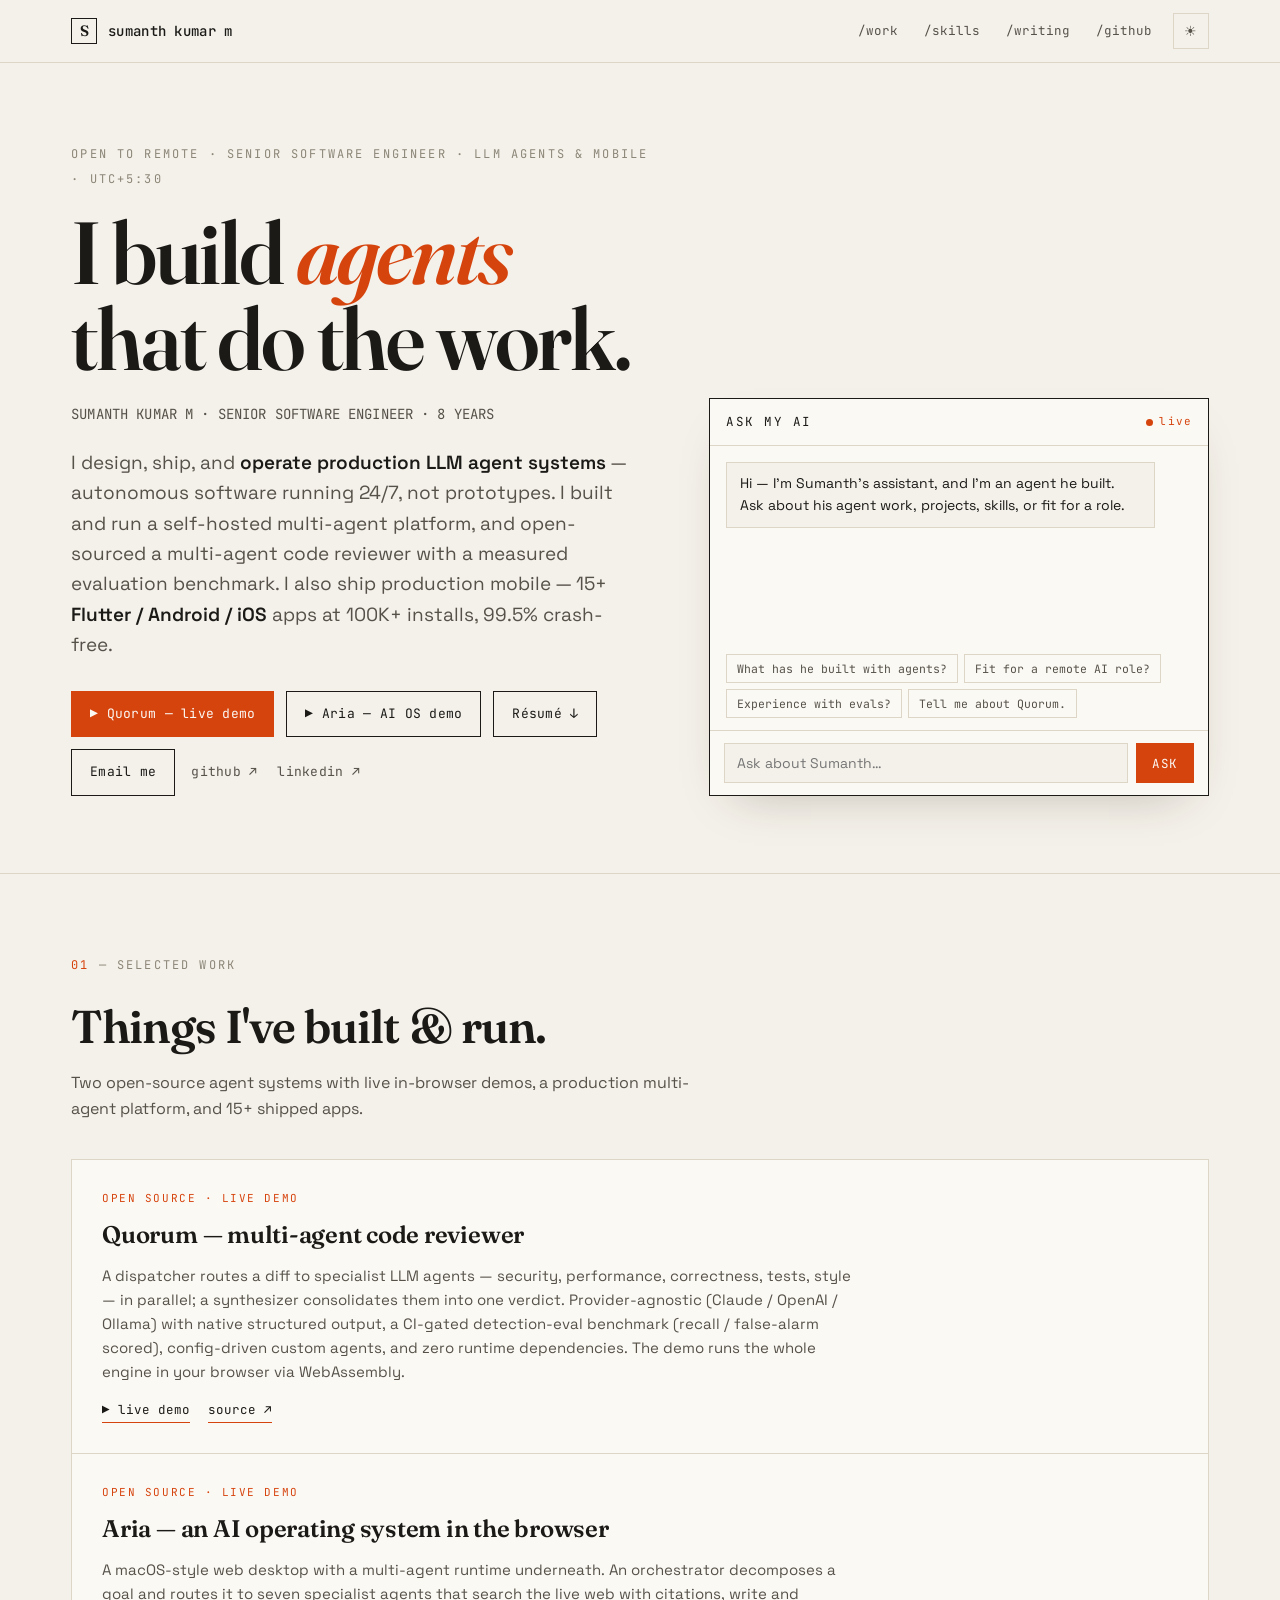
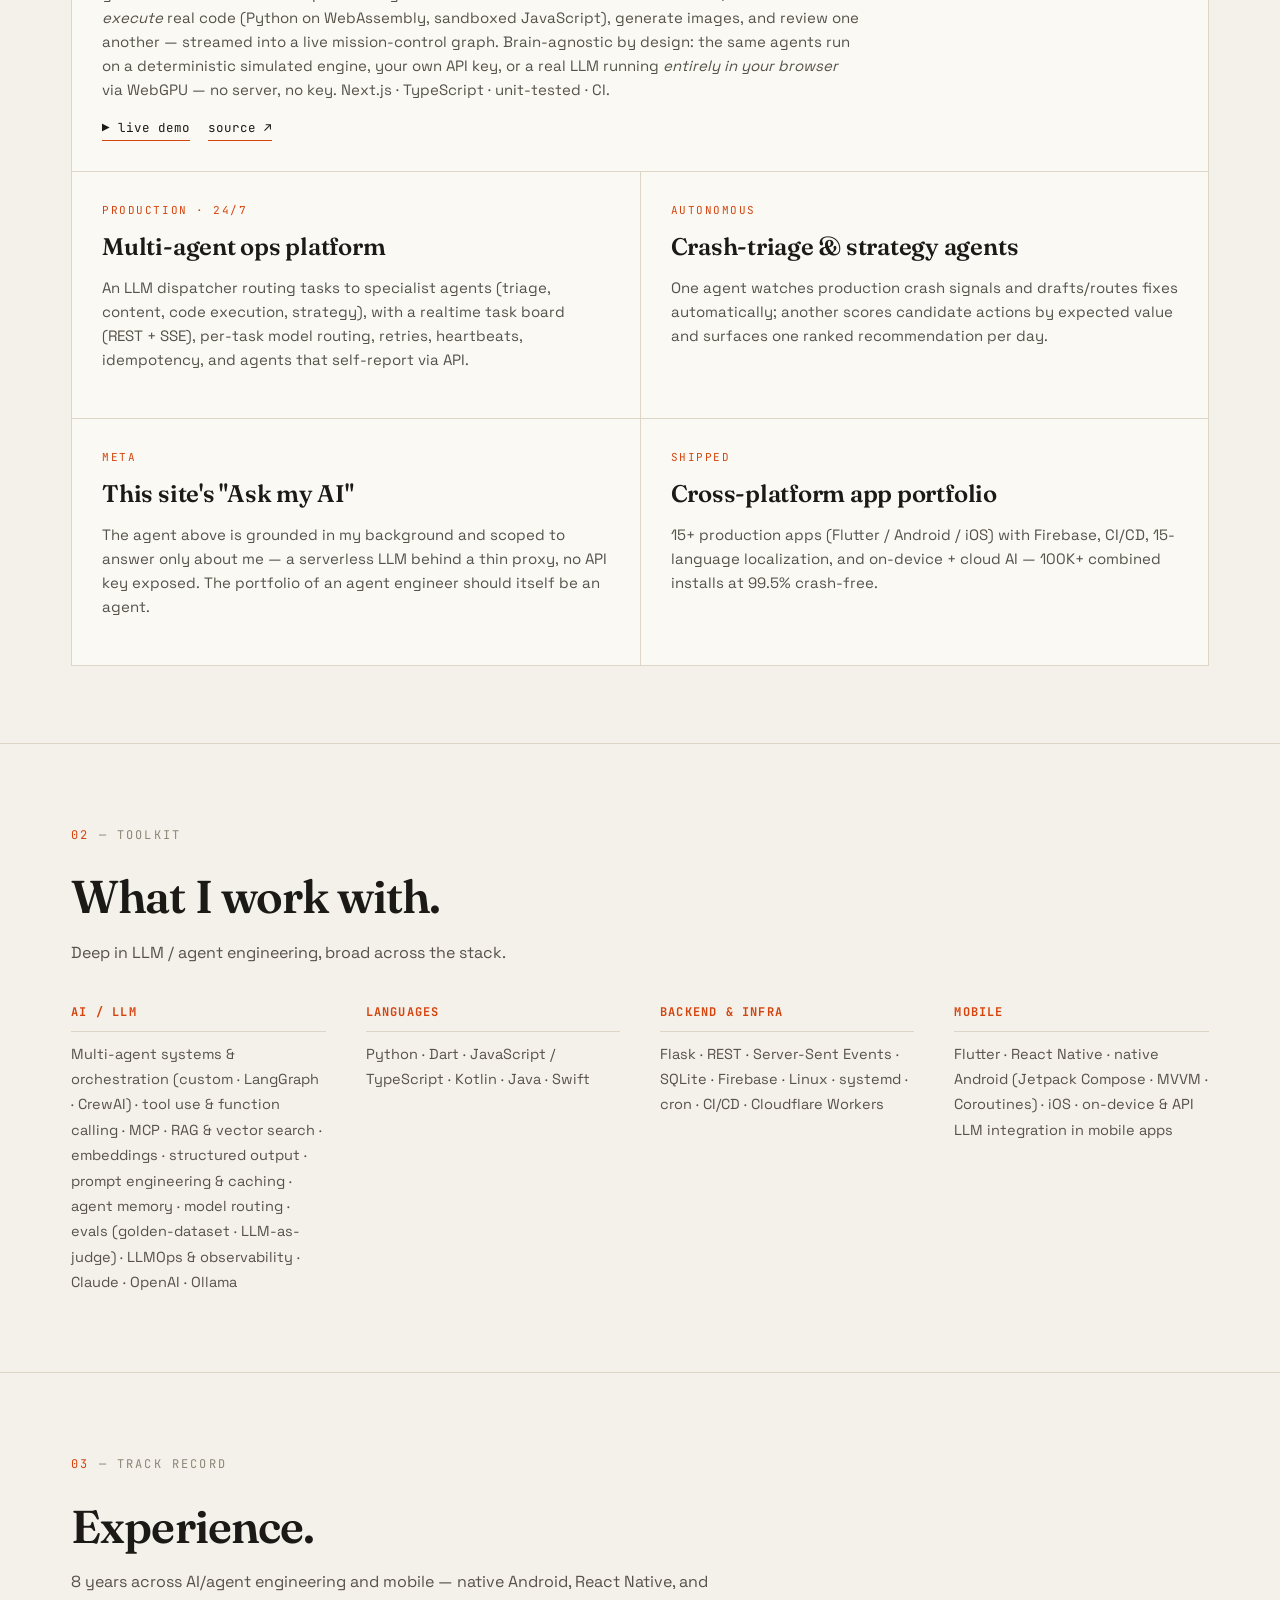
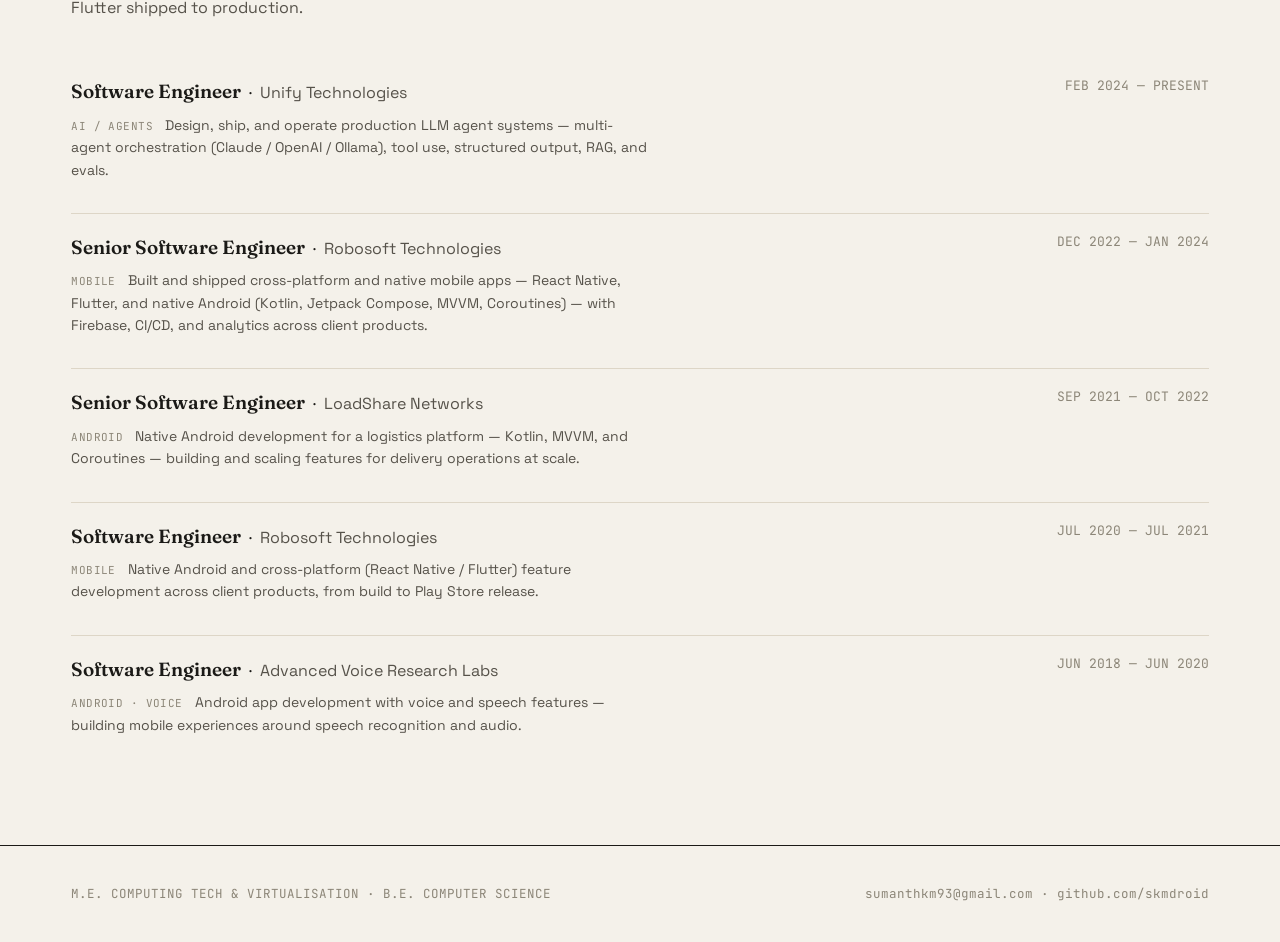
==== index.html @ 3f95d4dd "Reposition: lead as Senior Software Engineer (LLM-agent systems & mobile) Rebalance every surface fr" ====
<!DOCTYPE html>
<html lang="en" data-theme="light">
<head>
<meta charset="utf-8" />
<meta name="viewport" content="width=device-width, initial-scale=1" />
<title>Sumanth Kumar M — Senior Software Engineer · LLM Agents &amp; Mobile</title>
<meta name="description" content="Sumanth Kumar M — Senior Software Engineer, 8 years. I design, ship, and operate production LLM-agent systems and cross-platform mobile apps (Flutter / Android / iOS). Open to remote." />
<meta property="og:title" content="Sumanth Kumar M — Senior Software Engineer · LLM Agents &amp; Mobile" />
<meta property="og:description" content="Senior Software Engineer, 8 years. I design, ship, and operate production LLM-agent systems and cross-platform mobile apps — software that runs 24/7, not prototypes." />
<meta property="og:type" content="website" />
<meta property="og:url" content="https://sumanthkm.com/" />
<meta property="og:image" content="https://sumanthkm.com/og.png" />
<meta property="og:image:width" content="1200" />
<meta property="og:image:height" content="630" />
<link rel="canonical" href="https://sumanthkm.com/" />
<meta name="author" content="Sumanth Kumar M" />
<meta name="keywords" content="Senior Software Engineer, Flutter developer, mobile engineer, Android, React Native, LLM agent engineer, multi-agent systems, RAG, MCP, evals, LLMOps, Python, remote, Sumanth Kumar" />
<meta name="twitter:card" content="summary_large_image" />
<meta name="twitter:image" content="https://sumanthkm.com/og.png" />
<meta name="twitter:title" content="Sumanth Kumar M — Senior Software Engineer · LLM Agents &amp; Mobile" />
<meta name="twitter:description" content="Senior Software Engineer, 8 years. I design, ship, and operate production LLM-agent systems and cross-platform mobile apps — software that runs 24/7, not prototypes." />
<script type="application/ld+json">
{
  "@context": "https://schema.org",
  "@type": "Person",
  "name": "Sumanth Kumar M",
  "alternateName": "sumanthkm",
  "jobTitle": "Senior Software Engineer",
  "url": "https://sumanthkm.com",
  "email": "mailto:sumanthkm93@gmail.com",
  "description": "Senior Software Engineer with 8 years of experience. Designs, ships, and operates production LLM-agent systems and cross-platform mobile apps (Flutter / Android / iOS).",
  "knowsAbout": ["Multi-agent systems", "Agent orchestration", "Large Language Models", "AI agents", "Tool use", "Model Context Protocol", "Retrieval-Augmented Generation", "Vector search", "Prompt engineering", "LLM evaluation", "LLMOps", "Python", "Flutter", "React Native", "Android"],
  "sameAs": ["https://github.com/skmdroid", "https://linkedin.com/in/sumanthkm"],
  "alumniOf": { "@type": "CollegeOrUniversity", "name": "Manipal School of Information Sciences" }
}
</script>
<link rel="preconnect" href="https://fonts.googleapis.com" />
<link rel="preconnect" href="https://fonts.gstatic.com" crossorigin />
<link href="https://fonts.googleapis.com/css2?family=Fraunces:opsz,wght@9..144,400;9..144,500;9..144,600;9..144,700&family=JetBrains+Mono:wght@400;500&family=Space+Grotesk:wght@400;500;600;700&display=swap" rel="stylesheet" />
<style>
  :root{
    --display:"Fraunces",Georgia,"Times New Roman",serif;
    --sans:"Space Grotesk",system-ui,-apple-system,sans-serif;
    --mono:"JetBrains Mono",ui-monospace,SFMono-Regular,Menlo,monospace;
    --maxw:1240px;
  }
  [data-theme="light"]{
    --paper:#f4f1ea; --card:#fbf9f4; --ink:#1b1a17; --ink-2:#56524a; --ink-3:#8c8678;
    --rule:#ddd6c7; --rule-2:#e7e1d4; --accent:#d6440e; --accent-ink:#fbf9f4; --accent-soft:#f1e3d9;
    --shadow:0 20px 48px -28px rgba(60,40,20,.35);
  }
  [data-theme="dark"]{
    --paper:#15140f; --card:#1c1a14; --ink:#ece8df; --ink-2:#a8a294; --ink-3:#6d685c;
    --rule:#2d2920; --rule-2:#241f18; --accent:#ff6a33; --accent-ink:#15140f; --accent-soft:#2a1a11;
    --shadow:0 20px 48px -28px rgba(0,0,0,.7);
  }
  *{ box-sizing:border-box; }
  html{ scroll-behavior:smooth; }
  body{ margin:0; background:var(--paper); color:var(--ink); font-family:var(--sans);
    font-size:16px; line-height:1.6; -webkit-font-smoothing:antialiased; }
  a{ color:inherit; text-decoration:none; }
  .container{ width:100%; max-width:var(--maxw); margin:0 auto; padding:0 clamp(20px,4vw,52px); }
  .band{ width:100%; padding:clamp(44px,6vw,82px) 0; border-top:1px solid var(--rule); }
  .band:first-of-type{ border-top:0; }
  .eyebrow{ font-family:var(--mono); font-size:12px; letter-spacing:.18em; text-transform:uppercase; color:var(--ink-3); }
  .eyebrow .n{ color:var(--accent); }
  .display{ font-family:var(--display); font-weight:600; letter-spacing:-0.015em; }

  /* nav */
  nav.bar{ position:sticky; top:0; z-index:50; background:color-mix(in srgb,var(--paper) 85%,transparent);
    backdrop-filter:blur(10px); border-bottom:1px solid var(--rule); }
  .bar-in{ display:flex; align-items:center; justify-content:space-between; height:62px; }
  .brand{ display:flex; align-items:center; gap:11px; font-family:var(--mono); font-size:14px; font-weight:500; letter-spacing:.02em; }
  .mark{ width:26px; height:26px; border:1.5px solid var(--ink); display:grid; place-items:center; font-family:var(--display); font-weight:600; font-size:15px; }
  .bar-r{ display:flex; align-items:center; gap:4px; }
  .navlink{ font-family:var(--mono); font-size:12.5px; color:var(--ink-2); padding:8px 11px; }
  .navlink:hover{ color:var(--accent); }
  .iconbtn{ width:36px; height:36px; background:transparent; border:1px solid var(--rule); color:var(--ink-2);
    cursor:pointer; font-size:14px; margin-left:6px; }
  .iconbtn:hover{ color:var(--ink); border-color:var(--ink); }

  /* hero */
  .hero-grid{ display:grid; grid-template-columns:1.08fr .92fr; gap:clamp(30px,4vw,64px); align-items:end; }
  .hero h1{ font-family:var(--display); font-weight:600; font-size:clamp(44px,7.2vw,88px); line-height:.98;
    letter-spacing:-0.025em; margin:18px 0 22px; }
  .hero h1 em{ font-style:italic; color:var(--accent); }
  .role{ font-family:var(--mono); font-size:14px; color:var(--ink-2); margin:0 0 22px; letter-spacing:.01em; }
  .lede{ font-size:clamp(16px,1.7vw,19px); color:var(--ink-2); max-width:560px; margin:0 0 30px; }
  .lede b{ color:var(--ink); font-weight:600; }
  .cta{ display:flex; gap:12px; flex-wrap:wrap; align-items:center; }
  .btn{ font-family:var(--mono); font-size:13px; padding:12px 18px; border:1px solid var(--ink); color:var(--ink);
    transition:.15s; letter-spacing:.02em; }
  .btn:hover{ background:var(--ink); color:var(--paper); }
  .btn.primary{ background:var(--accent); border-color:var(--accent); color:var(--accent-ink); }
  .btn.primary:hover{ filter:brightness(1.08); }
  .btn.link{ border:0; padding:12px 4px; color:var(--ink-2); }
  .btn.link:hover{ background:transparent; color:var(--accent); }

  /* agent card */
  .chat{ border:1px solid var(--ink); background:var(--card); display:flex; flex-direction:column; box-shadow:var(--shadow); }
  .chat-head{ display:flex; align-items:center; gap:10px; padding:13px 16px; border-bottom:1px solid var(--rule); }
  .chat-head .t{ font-family:var(--mono); font-size:12.5px; letter-spacing:.12em; text-transform:uppercase; }
  .chat-head .live{ margin-left:auto; font-family:var(--mono); font-size:11px; color:var(--accent); display:flex; align-items:center; gap:6px; letter-spacing:.1em; }
  .chat-head .live::before{ content:""; width:7px; height:7px; border-radius:50%; background:var(--accent); animation:pp 1.4s ease-in-out infinite; }
  @keyframes pp{ 0%,100%{opacity:.35} 50%{opacity:1} }
  .chat-log{ min-height:208px; max-height:296px; overflow-y:auto; padding:16px; display:flex; flex-direction:column; gap:9px; }
  .msg{ max-width:92%; padding:10px 13px; font-size:14px; line-height:1.55; white-space:pre-wrap; }
  .msg.bot{ align-self:flex-start; background:var(--paper); border:1px solid var(--rule); }
  .msg.user{ align-self:flex-end; background:var(--ink); color:var(--paper); }
  .msg.typing{ color:var(--ink-3); animation:pp 1.1s ease-in-out infinite; }
  .chips{ display:flex; flex-wrap:wrap; gap:6px; padding:0 16px 12px; }
  .chips button{ font-family:var(--mono); font-size:11.5px; color:var(--ink-2); background:transparent; border:1px solid var(--rule); padding:6px 10px; cursor:pointer; transition:.15s; }
  .chips button:hover{ color:var(--accent); border-color:var(--accent); }
  .chat-input{ display:flex; padding:12px 14px; border-top:1px solid var(--rule); gap:8px; }
  .chat-input input{ flex:1; background:var(--paper); border:1px solid var(--rule); padding:10px 12px; color:var(--ink); font-family:var(--sans); font-size:14px; }
  .chat-input input:focus{ outline:none; border-color:var(--ink); }
  .chat-input button{ background:var(--accent); color:var(--accent-ink); border:0; padding:0 16px; font-family:var(--mono); font-size:12.5px; cursor:pointer; letter-spacing:.04em; }
  .chat-input button:disabled{ opacity:.5; cursor:not-allowed; }

  /* section heads */
  .shead{ font-family:var(--display); font-weight:600; font-size:clamp(28px,4vw,46px); letter-spacing:-0.02em; margin:14px 0 6px; }
  .ssub{ color:var(--ink-2); margin:0 0 38px; max-width:640px; }

  /* work */
  .work{ display:grid; grid-template-columns:repeat(2,1fr); gap:1px; background:var(--rule); border:1px solid var(--rule); }
  .card{ background:var(--card); padding:30px 30px; transition:.18s; }
  .card:hover{ background:var(--accent-soft); }
  .card.feature{ grid-column:span 2; }
  .card .k{ font-family:var(--mono); font-size:11px; letter-spacing:.14em; text-transform:uppercase; color:var(--accent); }
  .card h3{ font-family:var(--display); font-weight:600; font-size:24px; letter-spacing:-0.01em; margin:8px 0 10px; }
  .card p{ margin:0 0 16px; color:var(--ink-2); font-size:15px; max-width:760px; }
  .links{ display:flex; gap:18px; flex-wrap:wrap; }
  .lk{ font-family:var(--mono); font-size:12.5px; color:var(--ink); border-bottom:1px solid var(--accent); padding-bottom:2px; }
  .lk:hover{ color:var(--accent); }

  /* skills */
  .skills{ display:grid; grid-template-columns:repeat(auto-fit,minmax(250px,1fr)); gap:30px 40px; }
  .skill h4{ font-family:var(--mono); font-size:12px; letter-spacing:.1em; text-transform:uppercase; color:var(--accent); margin:0 0 10px; padding-bottom:8px; border-bottom:1px solid var(--rule); }
  .skill p{ margin:0; color:var(--ink-2); font-size:14.5px; line-height:1.75; }

  /* experience */
  .xprow{ display:flex; justify-content:space-between; gap:18px; padding:18px 0; border-bottom:1px solid var(--rule); flex-wrap:wrap; }
  .xprow:last-child{ border-bottom:0; }
  .xprole{ font-family:var(--display); font-weight:600; font-size:19px; }
  .xporg{ color:var(--ink-2); }
  .xpdate{ font-family:var(--mono); font-size:13px; color:var(--ink-3); white-space:nowrap; }
  .xptop{ flex:1; min-width:240px; }
  .xpdesc{ margin-top:7px; font-size:14px; line-height:1.6; color:var(--ink-2); max-width:64ch; }
  .xptag{ font-family:var(--mono); font-size:11px; letter-spacing:.04em; color:var(--ink-3); text-transform:uppercase; }

  footer{ width:100%; padding:38px 0; border-top:1px solid var(--ink); }
  .foot-in{ display:flex; justify-content:space-between; gap:16px; flex-wrap:wrap; font-family:var(--mono); font-size:12.5px; color:var(--ink-3); }
  .foot-in a:hover{ color:var(--accent); }

  @media (max-width:900px){
    .hero-grid{ grid-template-columns:1fr; gap:38px; align-items:start; }
    .work{ grid-template-columns:1fr; } .card.feature{ grid-column:auto; }
  }
  @media (max-width:560px){ .navlink{ display:none; } .btn{ flex:1 1 auto; text-align:center; } }
</style>
</head>
<body>

<nav class="bar"><div class="container bar-in">
  <div class="brand"><span class="mark">S</span> sumanth&nbsp;kumar&nbsp;m</div>
  <div class="bar-r">
    <a class="navlink" href="#work">/work</a>
    <a class="navlink" href="#skills">/skills</a>
    <a class="navlink" href="/writing/">/writing</a>
    <a class="navlink" href="https://github.com/skmdroid" target="_blank" rel="noopener">/github</a>
    <button class="iconbtn" id="theme" title="Toggle theme" aria-label="Toggle theme">☀</button>
  </div>
</div></nav>

<section class="hero band"><div class="container hero-grid">
  <div>
    <span class="eyebrow">Open to remote · Senior Software Engineer · LLM agents &amp; mobile · UTC+5:30</span>
    <h1 class="display">I build <em>agents</em><br>that do the work.</h1>
    <p class="role">SUMANTH KUMAR M · SENIOR SOFTWARE ENGINEER · 8 YEARS</p>
    <p class="lede">I design, ship, and <b>operate production LLM agent systems</b> — autonomous software running 24/7, not prototypes. I built and run a self-hosted multi-agent platform, and open-sourced a multi-agent code reviewer with a measured evaluation benchmark. I also ship production mobile — 15+ <b>Flutter / Android / iOS</b> apps at 100K+ installs, 99.5% crash-free.</p>
    <div class="cta">
      <a class="btn primary" href="https://skmdroid.github.io/quorum" target="_blank" rel="noopener">▶ Quorum — live demo</a>
      <a class="btn" href="https://sumanthkm.com/aria/" target="_blank" rel="noopener">▶ Aria — AI OS demo</a>
      <a class="btn" href="/resume.pdf" target="_blank" rel="noopener">Résumé ↓</a>
      <a class="btn" href="mailto:sumanthkm93@gmail.com">Email me</a>
      <a class="btn link" href="https://github.com/skmdroid" target="_blank" rel="noopener">github ↗</a>
      <a class="btn link" href="https://linkedin.com/in/sumanthkm" target="_blank" rel="noopener">linkedin ↗</a>
    </div>
  </div>

  <div class="chat">
    <div class="chat-head">
      <span class="t">Ask my AI</span>
      <span class="live">live</span>
    </div>
    <div class="chat-log" id="chatlog">
      <div class="msg bot">Hi — I'm Sumanth's assistant, and I'm an agent he built. Ask about his agent work, projects, skills, or fit for a role.</div>
    </div>
    <div class="chips" id="chips">
      <button>What has he built with agents?</button>
      <button>Fit for a remote AI role?</button>
      <button>Experience with evals?</button>
      <button>Tell me about Quorum.</button>
    </div>
    <form class="chat-input" id="chatform">
      <input id="chatbox" type="text" placeholder="Ask about Sumanth…" autocomplete="off" aria-label="Ask about Sumanth" />
      <button type="submit" id="chatsend">ASK</button>
    </form>
  </div>
</div></section>

<section class="band" id="work"><div class="container">
  <span class="eyebrow"><span class="n">01</span> — Selected work</span>
  <h2 class="shead">Things I've built &amp; run.</h2>
  <p class="ssub">Two open-source agent systems with live in-browser demos, a production multi-agent platform, and 15+ shipped apps.</p>
  <div class="work">
    <div class="card feature">
      <div class="k">Open source · live demo</div>
      <h3>Quorum — multi-agent code reviewer</h3>
      <p>A dispatcher routes a diff to specialist LLM agents — security, performance, correctness, tests, style — in parallel; a synthesizer consolidates them into one verdict. Provider-agnostic (Claude / OpenAI / Ollama) with native structured output, a CI-gated detection-eval benchmark (recall / false-alarm scored), config-driven custom agents, and zero runtime dependencies. The demo runs the whole engine in your browser via WebAssembly.</p>
      <div class="links">
        <a class="lk" href="https://skmdroid.github.io/quorum" target="_blank" rel="noopener">▶ live demo</a>
        <a class="lk" href="https://github.com/skmdroid/quorum" target="_blank" rel="noopener">source ↗</a>
      </div>
    </div>
    <div class="card feature">
      <div class="k">Open source · live demo</div>
      <h3>Aria — an AI operating system in the browser</h3>
      <p>A macOS-style web desktop with a multi-agent runtime underneath. An orchestrator decomposes a goal and routes it to seven specialist agents that search the live web with citations, write and <em>execute</em> real code (Python on WebAssembly, sandboxed JavaScript), generate images, and review one another — streamed into a live mission-control graph. Brain-agnostic by design: the same agents run on a deterministic simulated engine, your own API key, or a real LLM running <em>entirely in your browser</em> via WebGPU — no server, no key. Next.js · TypeScript · unit-tested · CI.</p>
      <div class="links">
        <a class="lk" href="https://sumanthkm.com/aria/" target="_blank" rel="noopener">▶ live demo</a>
        <a class="lk" href="https://github.com/skmdroid/aria" target="_blank" rel="noopener">source ↗</a>
      </div>
    </div>
    <div class="card">
      <div class="k">Production · 24/7</div>
      <h3>Multi-agent ops platform</h3>
      <p>An LLM dispatcher routing tasks to specialist agents (triage, content, code execution, strategy), with a realtime task board (REST + SSE), per-task model routing, retries, heartbeats, idempotency, and agents that self-report via API.</p>
    </div>
    <div class="card">
      <div class="k">Autonomous</div>
      <h3>Crash-triage &amp; strategy agents</h3>
      <p>One agent watches production crash signals and drafts/routes fixes automatically; another scores candidate actions by expected value and surfaces one ranked recommendation per day.</p>
    </div>
    <div class="card">
      <div class="k">Meta</div>
      <h3>This site's "Ask my AI"</h3>
      <p>The agent above is grounded in my background and scoped to answer only about me — a serverless LLM behind a thin proxy, no API key exposed. The portfolio of an agent engineer should itself be an agent.</p>
    </div>
    <div class="card">
      <div class="k">Shipped</div>
      <h3>Cross-platform app portfolio</h3>
      <p>15+ production apps (Flutter / Android / iOS) with Firebase, CI/CD, 15-language localization, and on-device + cloud AI — 100K+ combined installs at 99.5% crash-free.</p>
    </div>
  </div>
</div></section>

<section class="band" id="skills"><div class="container">
  <span class="eyebrow"><span class="n">02</span> — Toolkit</span>
  <h2 class="shead">What I work with.</h2>
  <p class="ssub">Deep in LLM / agent engineering, broad across the stack.</p>
  <div class="skills">
    <div class="skill"><h4>AI / LLM</h4><p>Multi-agent systems &amp; orchestration (custom · LangGraph · CrewAI) · tool use &amp; function calling · MCP · RAG &amp; vector search · embeddings · structured output · prompt engineering &amp; caching · agent memory · model routing · evals (golden-dataset · LLM-as-judge) · LLMOps &amp; observability · Claude · OpenAI · Ollama</p></div>
    <div class="skill"><h4>Languages</h4><p>Python · Dart · JavaScript / TypeScript · Kotlin · Java · Swift</p></div>
    <div class="skill"><h4>Backend &amp; infra</h4><p>Flask · REST · Server-Sent Events · SQLite · Firebase · Linux · systemd · cron · CI/CD · Cloudflare Workers</p></div>
    <div class="skill"><h4>Mobile</h4><p>Flutter · React Native · native Android (Jetpack Compose · MVVM · Coroutines) · iOS · on-device &amp; API LLM integration in mobile apps</p></div>
  </div>
</div></section>

<section class="band"><div class="container">
  <span class="eyebrow"><span class="n">03</span> — Track record</span>
  <h2 class="shead">Experience.</h2>
  <p class="ssub" style="margin-top:6px">8 years across AI/agent engineering and mobile — native Android, React Native, and Flutter shipped to production.</p>
  <div style="margin-top:24px">
    <div class="xprow">
      <div class="xptop">
        <div><span class="xprole">Software Engineer</span> &nbsp;·&nbsp; <span class="xporg">Unify Technologies</span></div>
        <p class="xpdesc"><span class="xptag">AI / Agents</span> &nbsp; Design, ship, and operate production LLM agent systems — multi-agent orchestration (Claude / OpenAI / Ollama), tool use, structured output, RAG, and evals.</p>
      </div><span class="xpdate">FEB 2024 — PRESENT</span>
    </div>
    <div class="xprow">
      <div class="xptop">
        <div><span class="xprole">Senior Software Engineer</span> &nbsp;·&nbsp; <span class="xporg">Robosoft Technologies</span></div>
        <p class="xpdesc"><span class="xptag">Mobile</span> &nbsp; Built and shipped cross-platform and native mobile apps — React Native, Flutter, and native Android (Kotlin, Jetpack Compose, MVVM, Coroutines) — with Firebase, CI/CD, and analytics across client products.</p>
      </div><span class="xpdate">DEC 2022 — JAN 2024</span>
    </div>
    <div class="xprow">
      <div class="xptop">
        <div><span class="xprole">Senior Software Engineer</span> &nbsp;·&nbsp; <span class="xporg">LoadShare Networks</span></div>
        <p class="xpdesc"><span class="xptag">Android</span> &nbsp; Native Android development for a logistics platform — Kotlin, MVVM, and Coroutines — building and scaling features for delivery operations at scale.</p>
      </div><span class="xpdate">SEP 2021 — OCT 2022</span>
    </div>
    <div class="xprow">
      <div class="xptop">
        <div><span class="xprole">Software Engineer</span> &nbsp;·&nbsp; <span class="xporg">Robosoft Technologies</span></div>
        <p class="xpdesc"><span class="xptag">Mobile</span> &nbsp; Native Android and cross-platform (React Native / Flutter) feature development across client products, from build to Play Store release.</p>
      </div><span class="xpdate">JUL 2020 — JUL 2021</span>
    </div>
    <div class="xprow">
      <div class="xptop">
        <div><span class="xprole">Software Engineer</span> &nbsp;·&nbsp; <span class="xporg">Advanced Voice Research Labs</span></div>
        <p class="xpdesc"><span class="xptag">Android · Voice</span> &nbsp; Android app development with voice and speech features — building mobile experiences around speech recognition and audio.</p>
      </div><span class="xpdate">JUN 2018 — JUN 2020</span>
    </div>
  </div>
</div></section>

<footer><div class="container foot-in">
  <span>M.E. COMPUTING TECH &amp; VIRTUALISATION · B.E. COMPUTER SCIENCE</span>
  <span><a href="mailto:sumanthkm93@gmail.com">sumanthkm93@gmail.com</a> · <a href="https://github.com/skmdroid" target="_blank" rel="noopener">github.com/skmdroid</a></span>
</div></footer>

<script>
  const tk = localStorage.getItem("skm-theme") || "light";
  const tb = document.getElementById("theme");
  const applyT = (v) => { document.documentElement.dataset.theme = v; tb.textContent = v === "dark" ? "☾" : "☀"; };
  applyT(tk);
  tb.addEventListener("click", () => {
    const v = document.documentElement.dataset.theme === "dark" ? "light" : "dark";
    localStorage.setItem("skm-theme", v); applyT(v);
  });
</script>
<script>
  (function(){
    const AGENT_URL = "https://sumanthkm-agent.sumanthkm93.workers.dev";
    const log = document.getElementById("chatlog");
    const form = document.getElementById("chatform");
    const box = document.getElementById("chatbox");
    const send = document.getElementById("chatsend");
    let history = [];
    function add(role, text, typing){
      const d = document.createElement("div");
      d.className = "msg " + (role === "user" ? "user" : "bot") + (typing ? " typing" : "");
      d.textContent = text; log.appendChild(d); log.scrollTop = log.scrollHeight; return d;
    }
    async function ask(q){
      q = (q || "").trim(); if(!q) return;
      add("user", q); history.push({ role:"user", content:q });
      box.value = ""; send.disabled = true;
      const t = add("bot", "…", true);
      try{
        const r = await fetch(AGENT_URL, {
          method:"POST", headers:{ "Content-Type":"application/json" },
          body: JSON.stringify({ message:q, history: history.slice(-6) })
        });
        const data = await r.json();
        const reply = data.reply || ("⚠ " + (data.error || "no reply"));
        t.classList.remove("typing"); t.textContent = reply;
        history.push({ role:"assistant", content: reply });
      }catch(e){
        t.classList.remove("typing");
        t.textContent = "⚠ Couldn't reach the assistant just now — please email sumanthkm93@gmail.com.";
      }finally{ send.disabled = false; box.focus(); log.scrollTop = log.scrollHeight; }
    }
    form.addEventListener("submit", e => { e.preventDefault(); ask(box.value); });
    document.querySelectorAll("#chips button").forEach(b =>
      b.addEventListener("click", () => ask(b.textContent)));
  })();
</script>
</body>
</html>
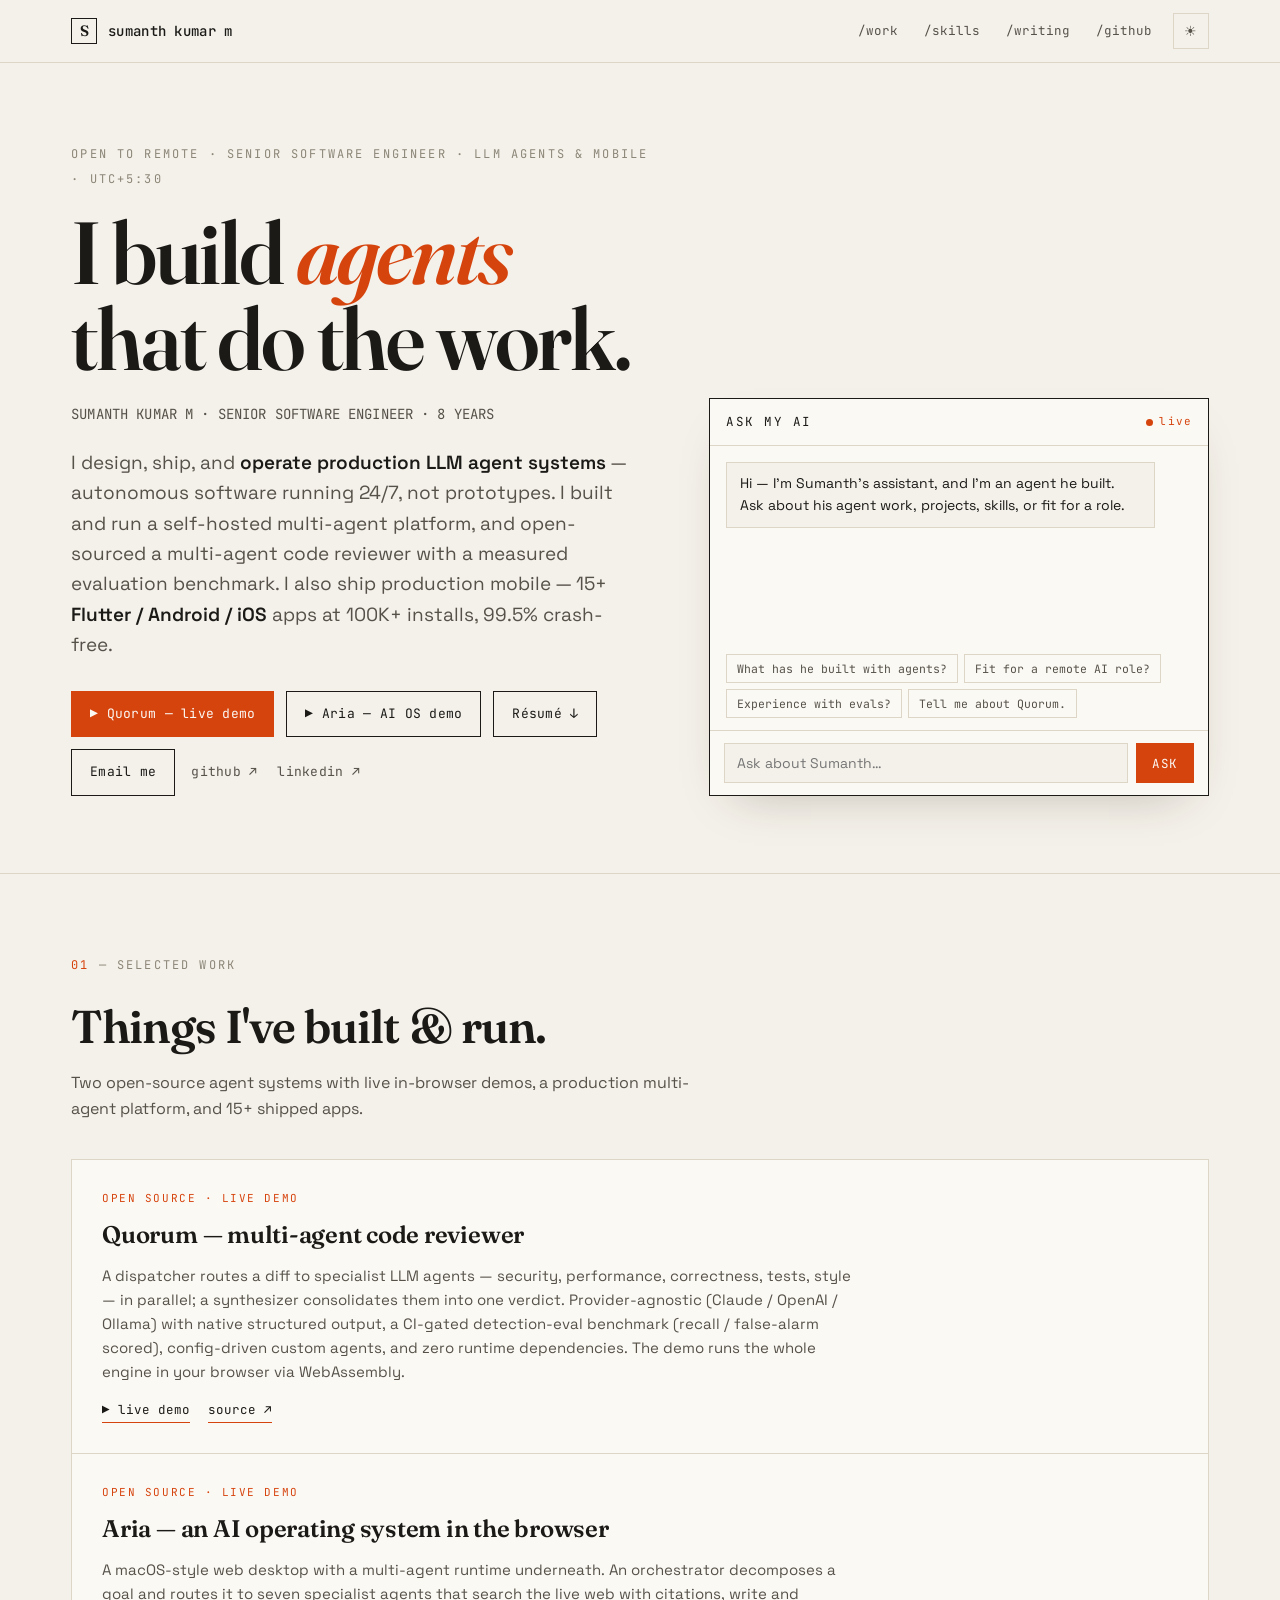
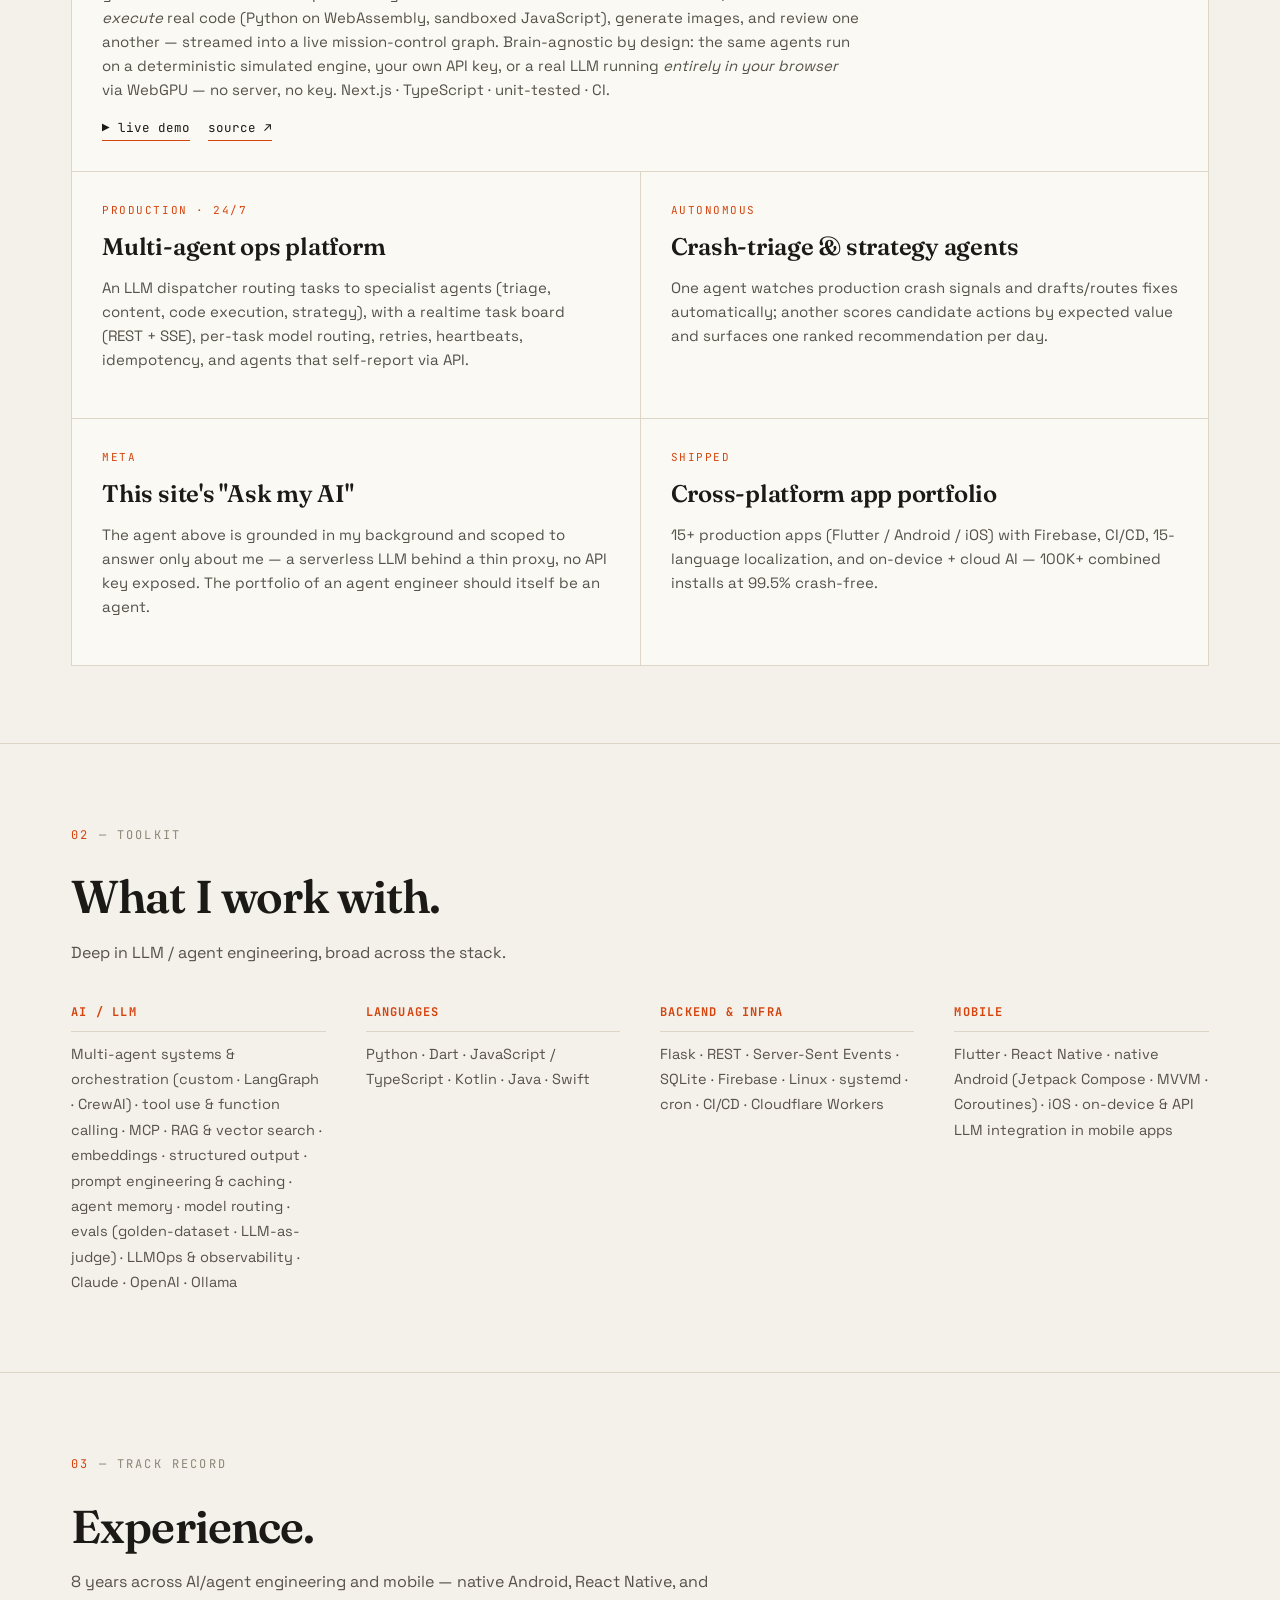
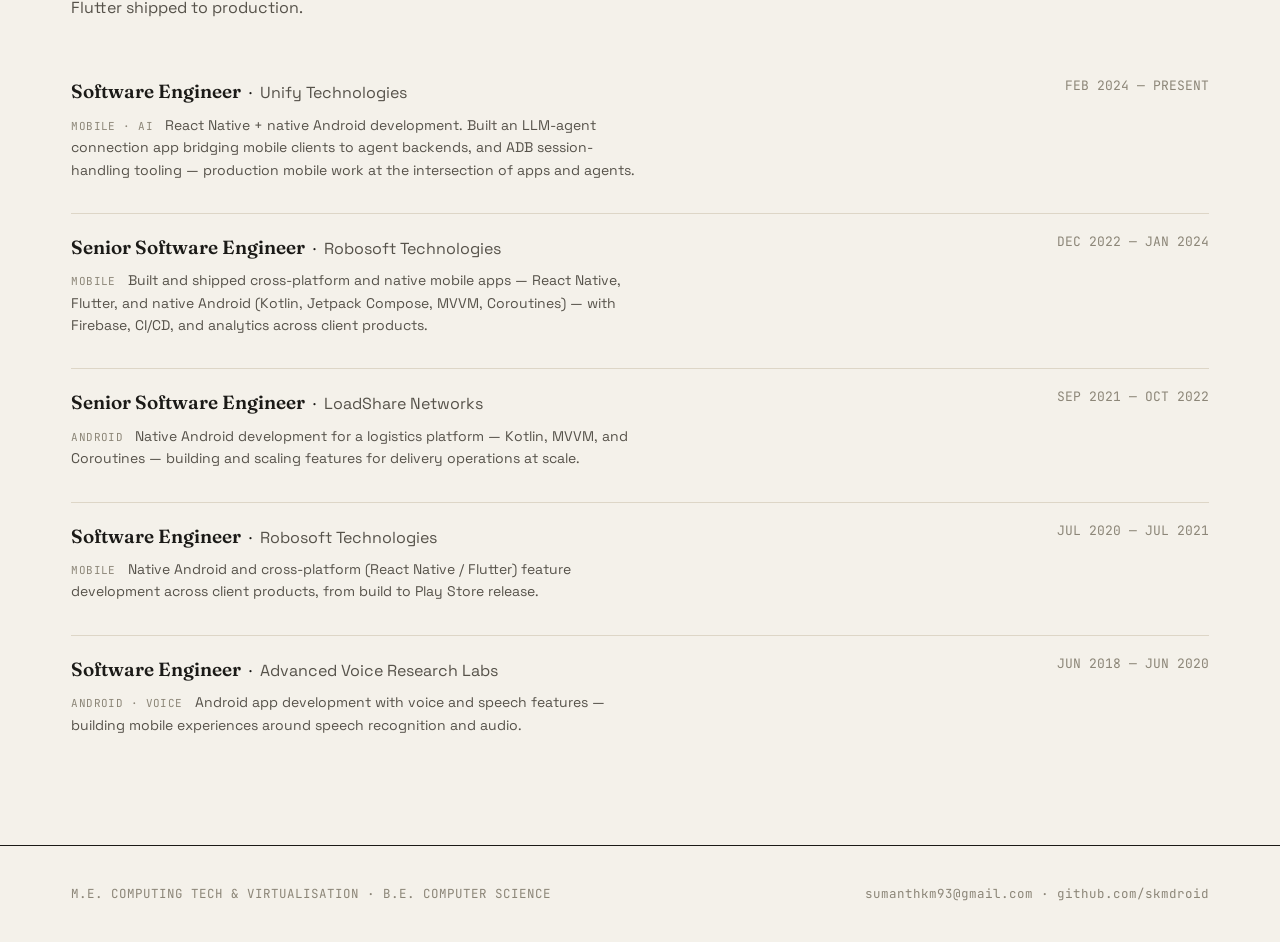
==== commit 97cc001b: "Correct current Unify role to actual work: mobile (React Native + native Android) + LLM-agent app + " ====
--- a/index.html
+++ b/index.html
@@ -275,7 +275,7 @@
     <div class="xprow">
       <div class="xptop">
         <div><span class="xprole">Software Engineer</span> &nbsp;·&nbsp; <span class="xporg">Unify Technologies</span></div>
-        <p class="xpdesc"><span class="xptag">AI / Agents</span> &nbsp; Design, ship, and operate production LLM agent systems — multi-agent orchestration (Claude / OpenAI / Ollama), tool use, structured output, RAG, and evals.</p>
+        <p class="xpdesc"><span class="xptag">Mobile · AI</span> &nbsp; React Native + native Android development. Built an LLM-agent connection app bridging mobile clients to agent backends, and ADB session-handling tooling — production mobile work at the intersection of apps and agents.</p>
       </div><span class="xpdate">FEB 2024 — PRESENT</span>
     </div>
     <div class="xprow">
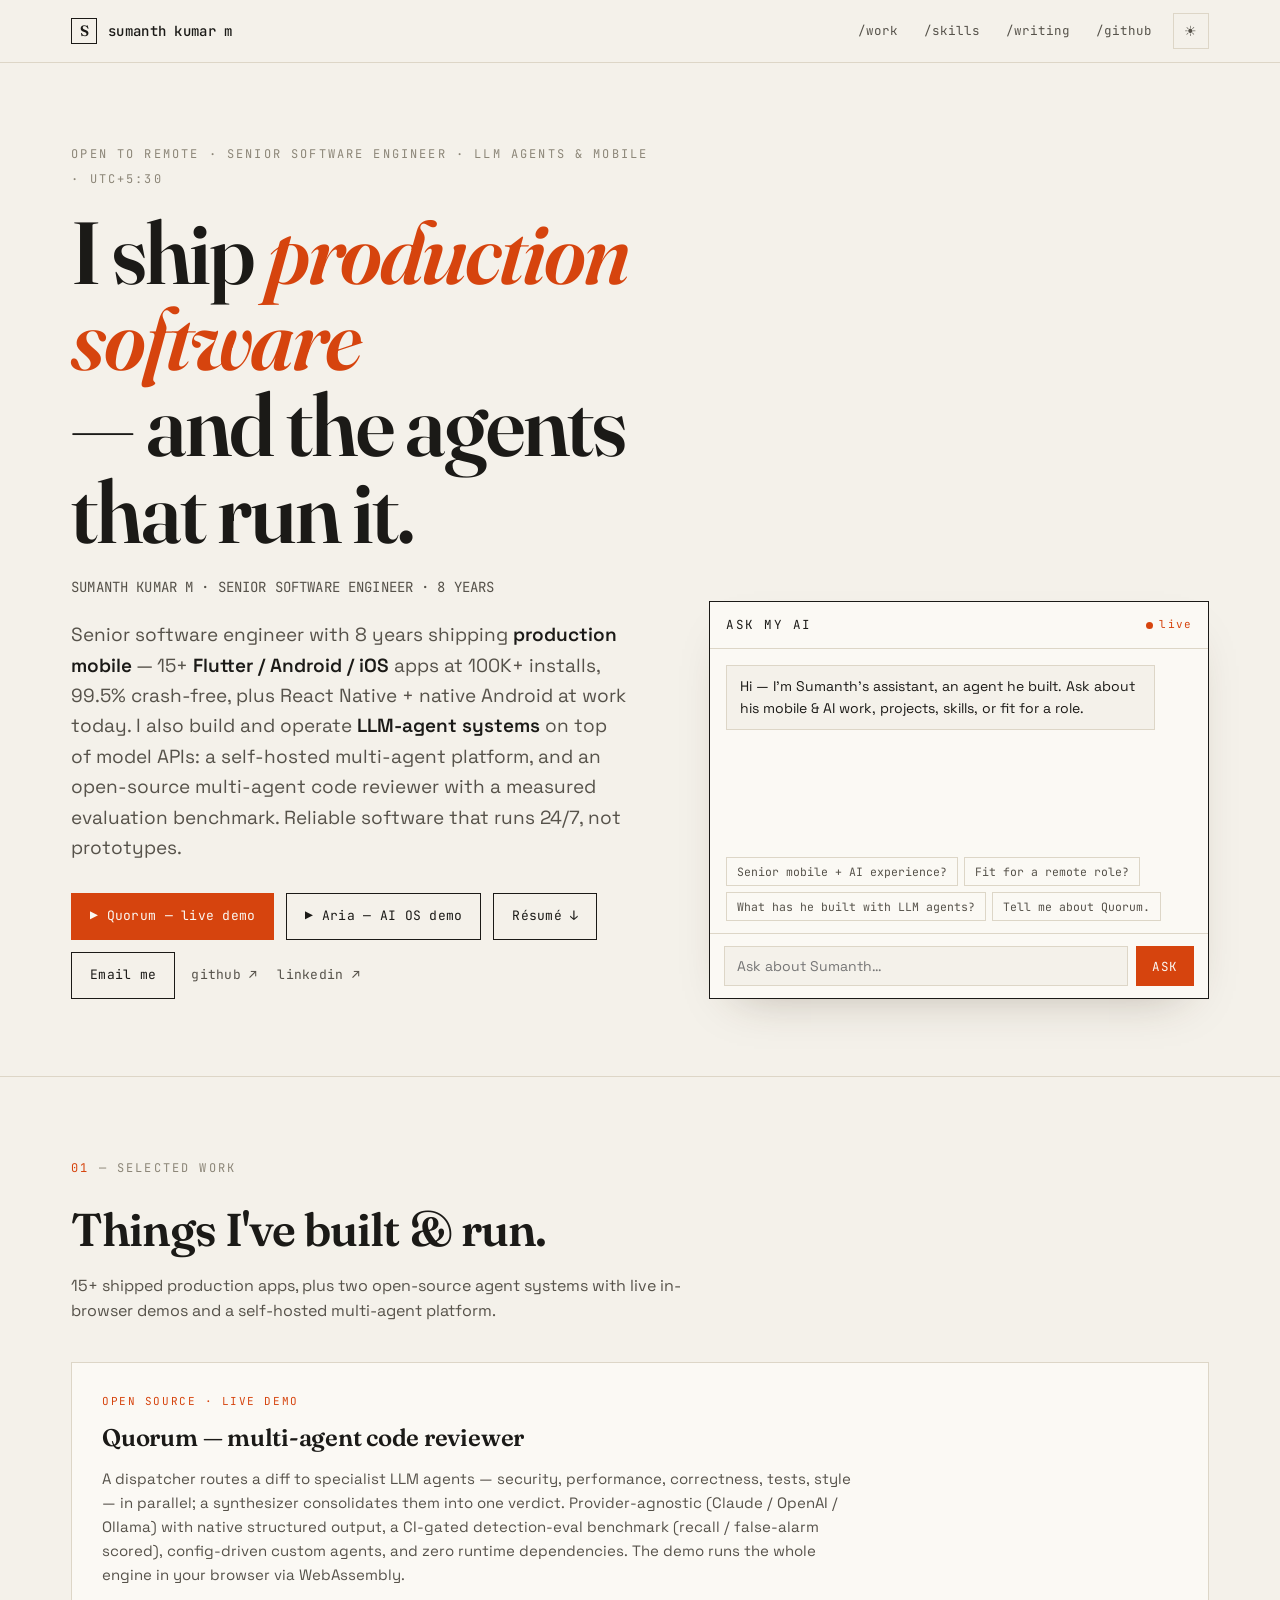
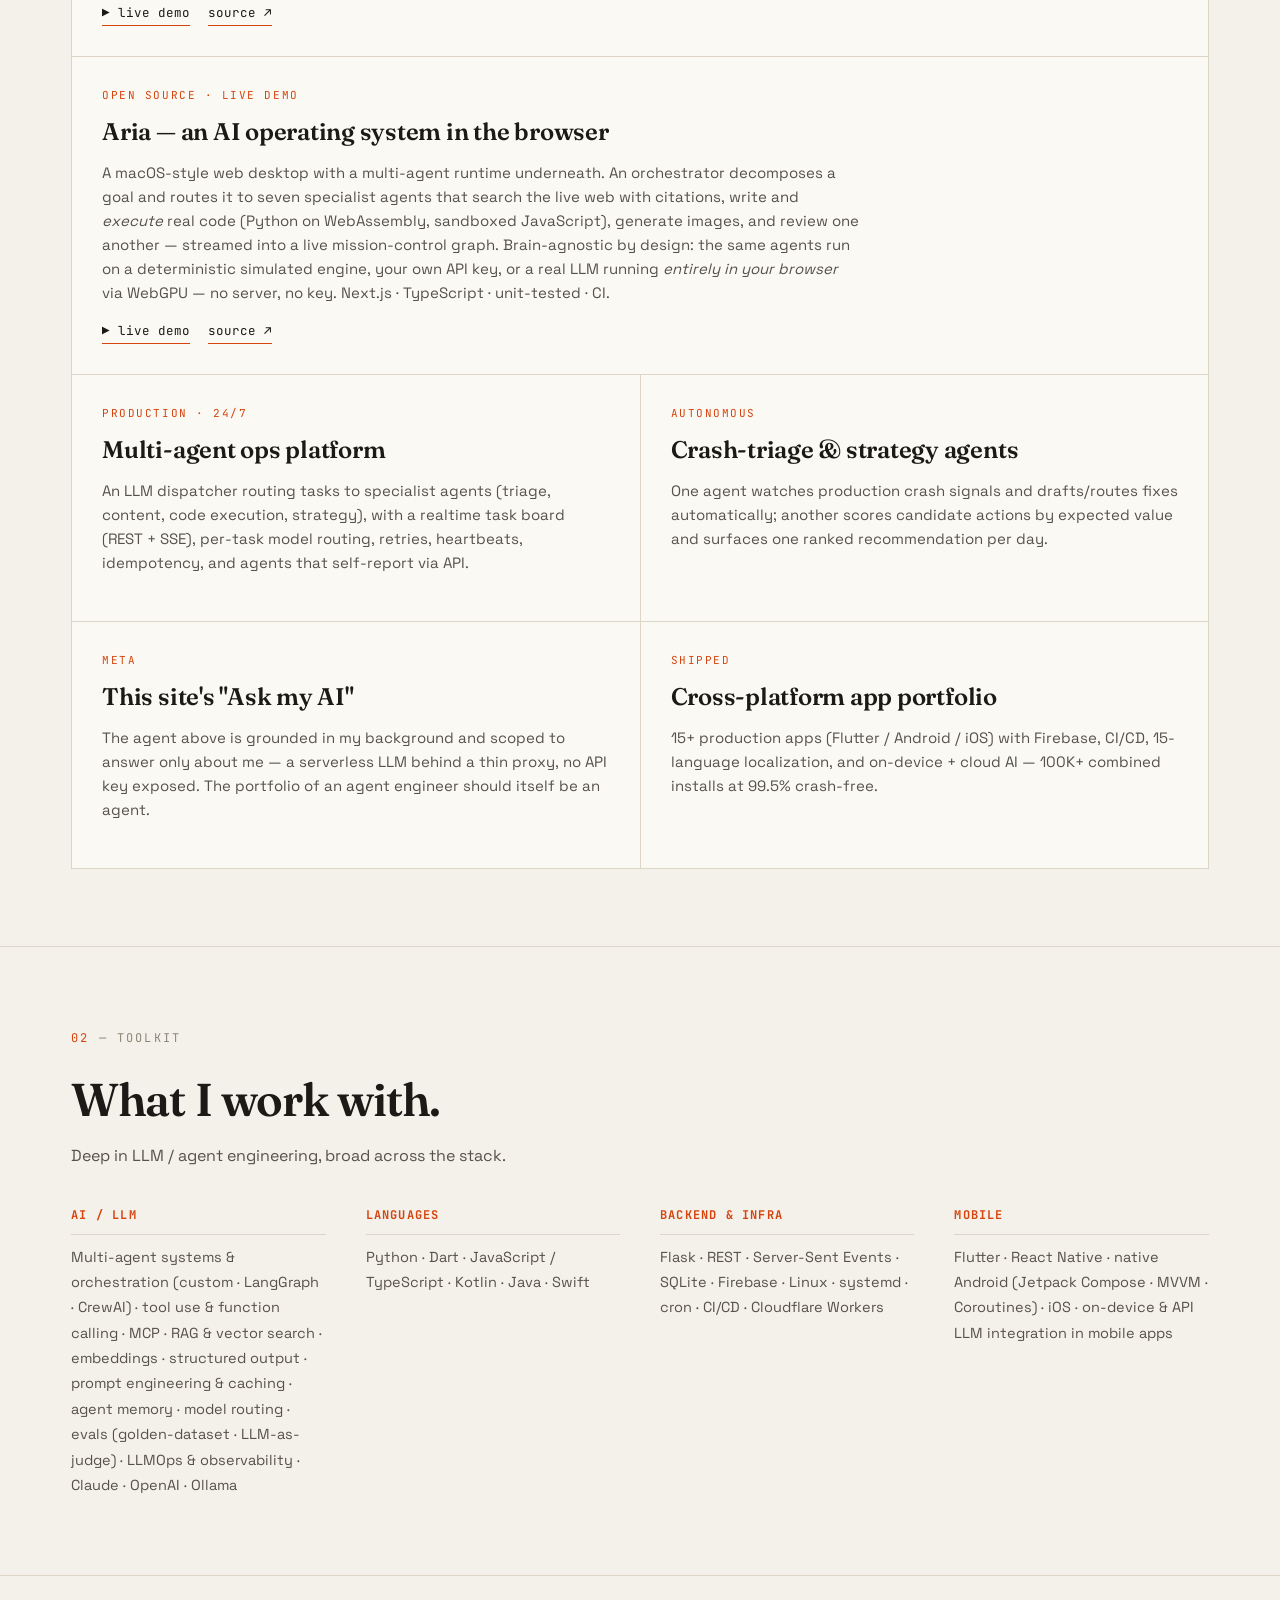
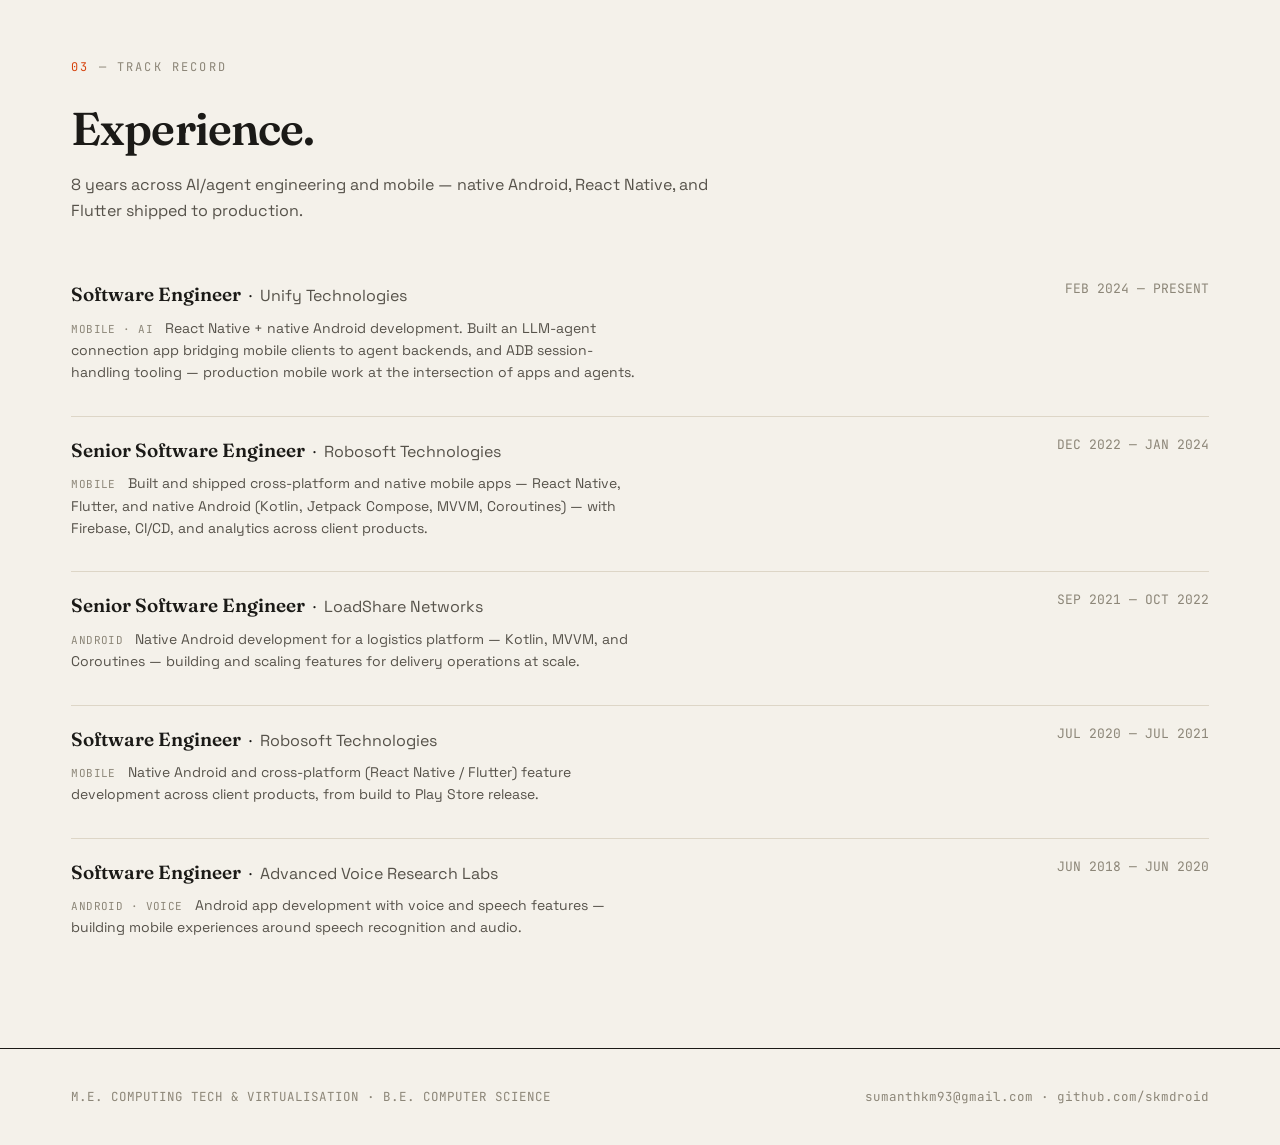
==== commit eed92a0f: "Hero: lead with shipped production software + mobile, agents as the edge Headline no longer reads 'I" ====
--- a/index.html
+++ b/index.html
@@ -175,9 +175,9 @@
 <section class="hero band"><div class="container hero-grid">
   <div>
     <span class="eyebrow">Open to remote · Senior Software Engineer · LLM agents &amp; mobile · UTC+5:30</span>
-    <h1 class="display">I build <em>agents</em><br>that do the work.</h1>
+    <h1 class="display">I ship <em>production software</em><br>— and the agents that run it.</h1>
     <p class="role">SUMANTH KUMAR M · SENIOR SOFTWARE ENGINEER · 8 YEARS</p>
-    <p class="lede">I design, ship, and <b>operate production LLM agent systems</b> — autonomous software running 24/7, not prototypes. I built and run a self-hosted multi-agent platform, and open-sourced a multi-agent code reviewer with a measured evaluation benchmark. I also ship production mobile — 15+ <b>Flutter / Android / iOS</b> apps at 100K+ installs, 99.5% crash-free.</p>
+    <p class="lede">Senior software engineer with 8 years shipping <b>production mobile</b> — 15+ <b>Flutter / Android / iOS</b> apps at 100K+ installs, 99.5% crash-free, plus React Native + native Android at work today. I also build and operate <b>LLM-agent systems</b> on top of model APIs: a self-hosted multi-agent platform, and an open-source multi-agent code reviewer with a measured evaluation benchmark. Reliable software that runs 24/7, not prototypes.</p>
     <div class="cta">
       <a class="btn primary" href="https://skmdroid.github.io/quorum" target="_blank" rel="noopener">▶ Quorum — live demo</a>
       <a class="btn" href="https://sumanthkm.com/aria/" target="_blank" rel="noopener">▶ Aria — AI OS demo</a>
@@ -194,12 +194,12 @@
       <span class="live">live</span>
     </div>
     <div class="chat-log" id="chatlog">
-      <div class="msg bot">Hi — I'm Sumanth's assistant, and I'm an agent he built. Ask about his agent work, projects, skills, or fit for a role.</div>
+      <div class="msg bot">Hi — I'm Sumanth's assistant, an agent he built. Ask about his mobile &amp; AI work, projects, skills, or fit for a role.</div>
     </div>
     <div class="chips" id="chips">
-      <button>What has he built with agents?</button>
-      <button>Fit for a remote AI role?</button>
-      <button>Experience with evals?</button>
+      <button>Senior mobile + AI experience?</button>
+      <button>Fit for a remote role?</button>
+      <button>What has he built with LLM agents?</button>
       <button>Tell me about Quorum.</button>
     </div>
     <form class="chat-input" id="chatform">
@@ -212,7 +212,7 @@
 <section class="band" id="work"><div class="container">
   <span class="eyebrow"><span class="n">01</span> — Selected work</span>
   <h2 class="shead">Things I've built &amp; run.</h2>
-  <p class="ssub">Two open-source agent systems with live in-browser demos, a production multi-agent platform, and 15+ shipped apps.</p>
+  <p class="ssub">15+ shipped production apps, plus two open-source agent systems with live in-browser demos and a self-hosted multi-agent platform.</p>
   <div class="work">
     <div class="card feature">
       <div class="k">Open source · live demo</div>
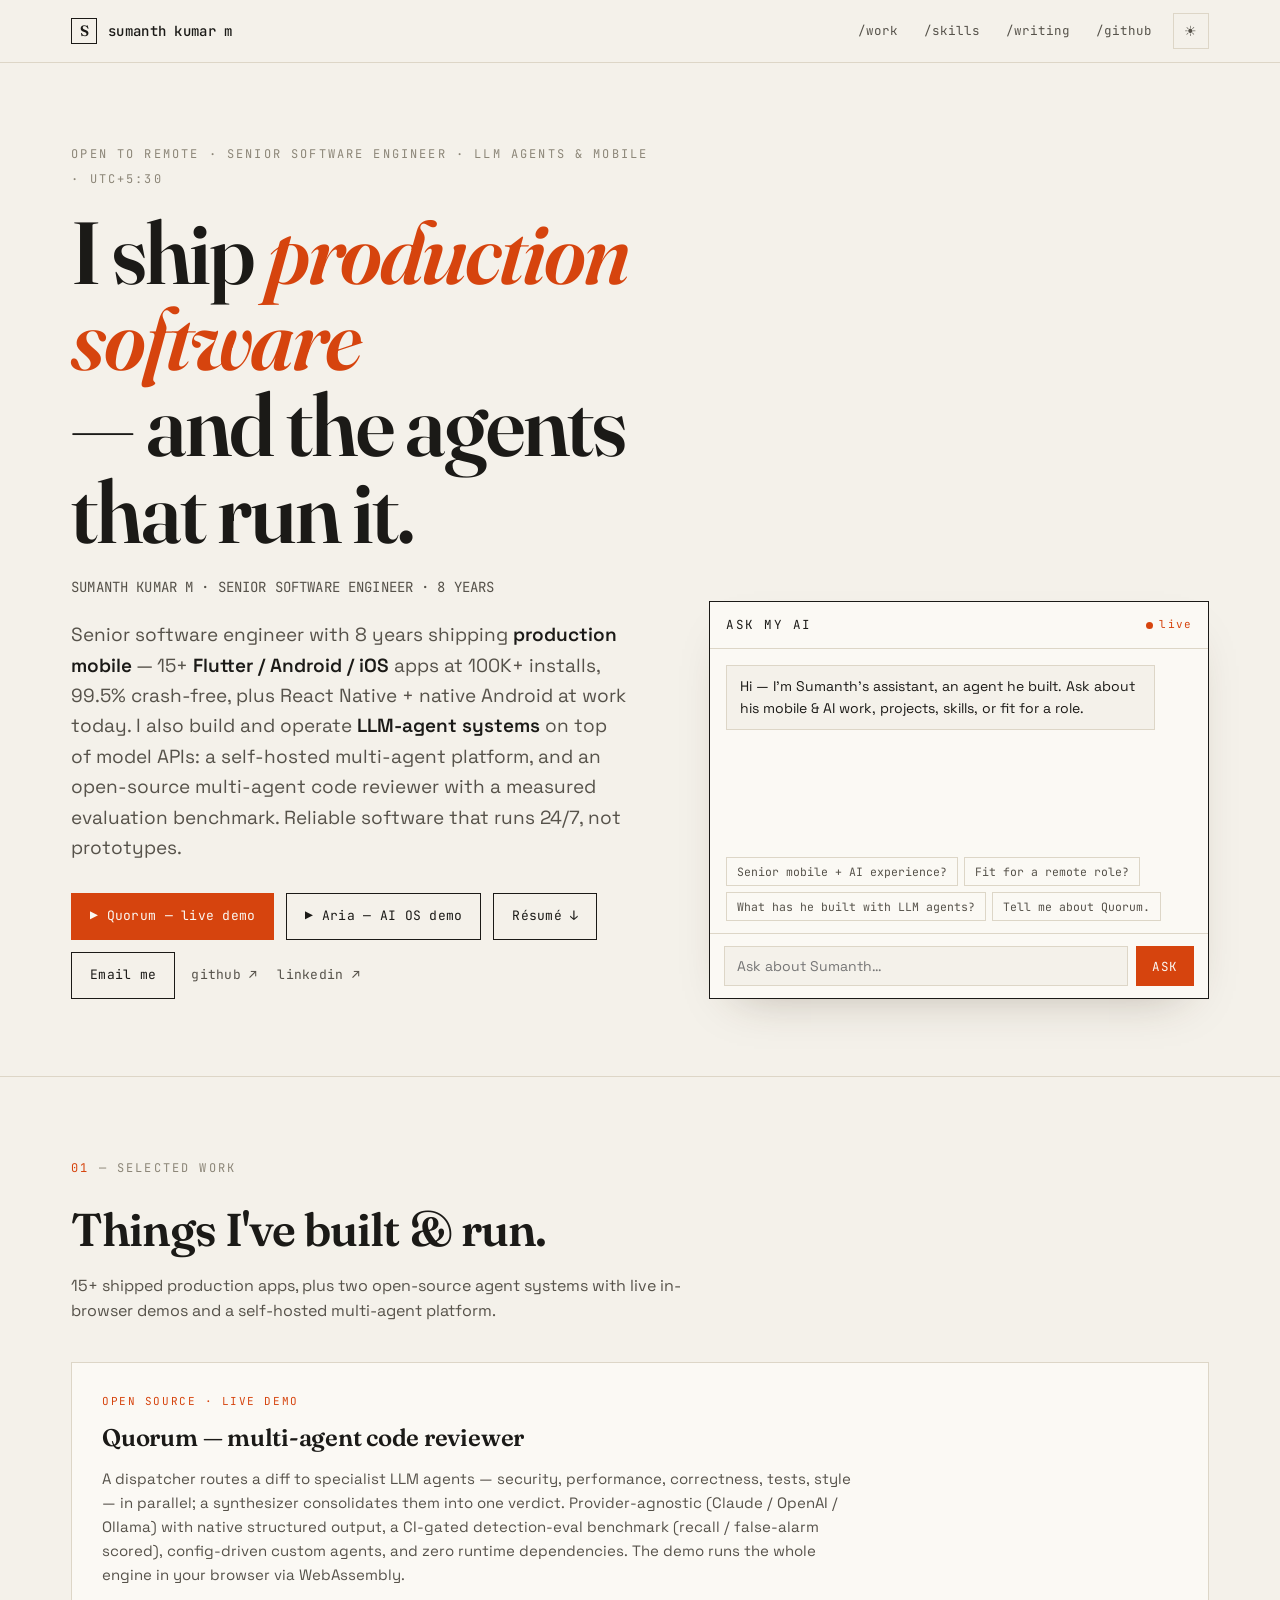
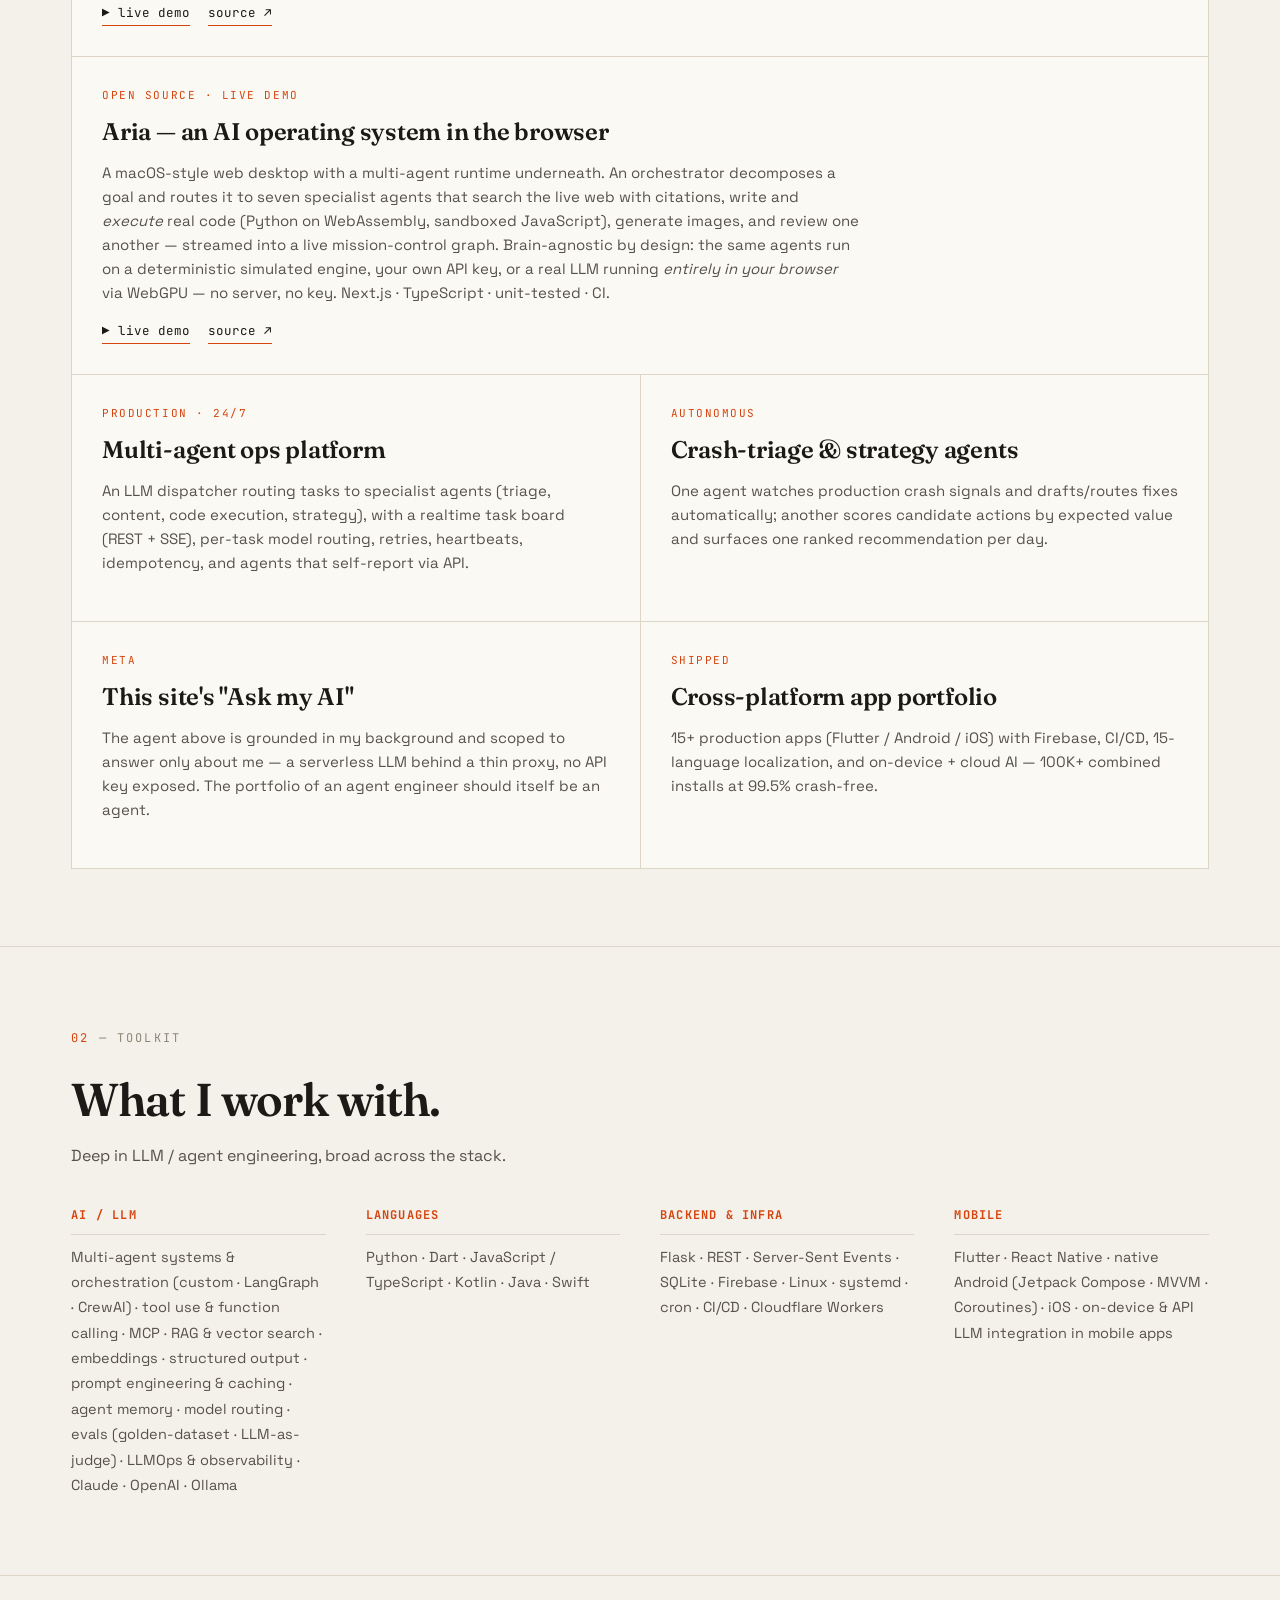
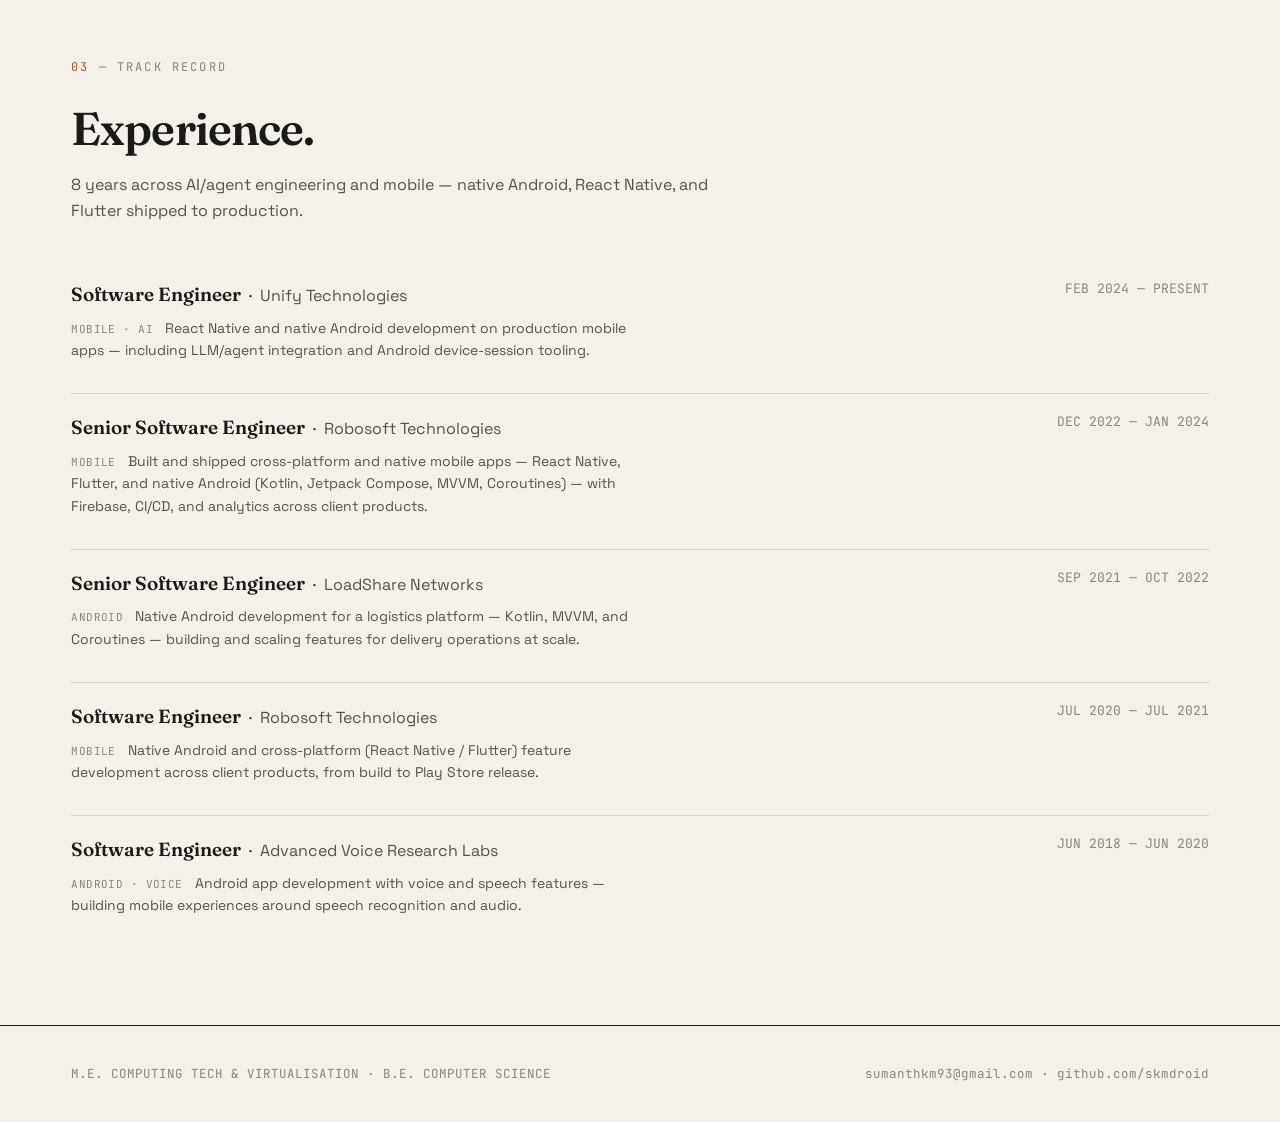
==== commit abdb31a7: "NDA: generalize current-role description to tech/skill level Replace employer-specific deliverables " ====
--- a/index.html
+++ b/index.html
@@ -275,7 +275,7 @@
     <div class="xprow">
       <div class="xptop">
         <div><span class="xprole">Software Engineer</span> &nbsp;·&nbsp; <span class="xporg">Unify Technologies</span></div>
-        <p class="xpdesc"><span class="xptag">Mobile · AI</span> &nbsp; React Native + native Android development. Built an LLM-agent connection app bridging mobile clients to agent backends, and ADB session-handling tooling — production mobile work at the intersection of apps and agents.</p>
+        <p class="xpdesc"><span class="xptag">Mobile · AI</span> &nbsp; React Native and native Android development on production mobile apps — including LLM/agent integration and Android device-session tooling.</p>
       </div><span class="xpdate">FEB 2024 — PRESENT</span>
     </div>
     <div class="xprow">
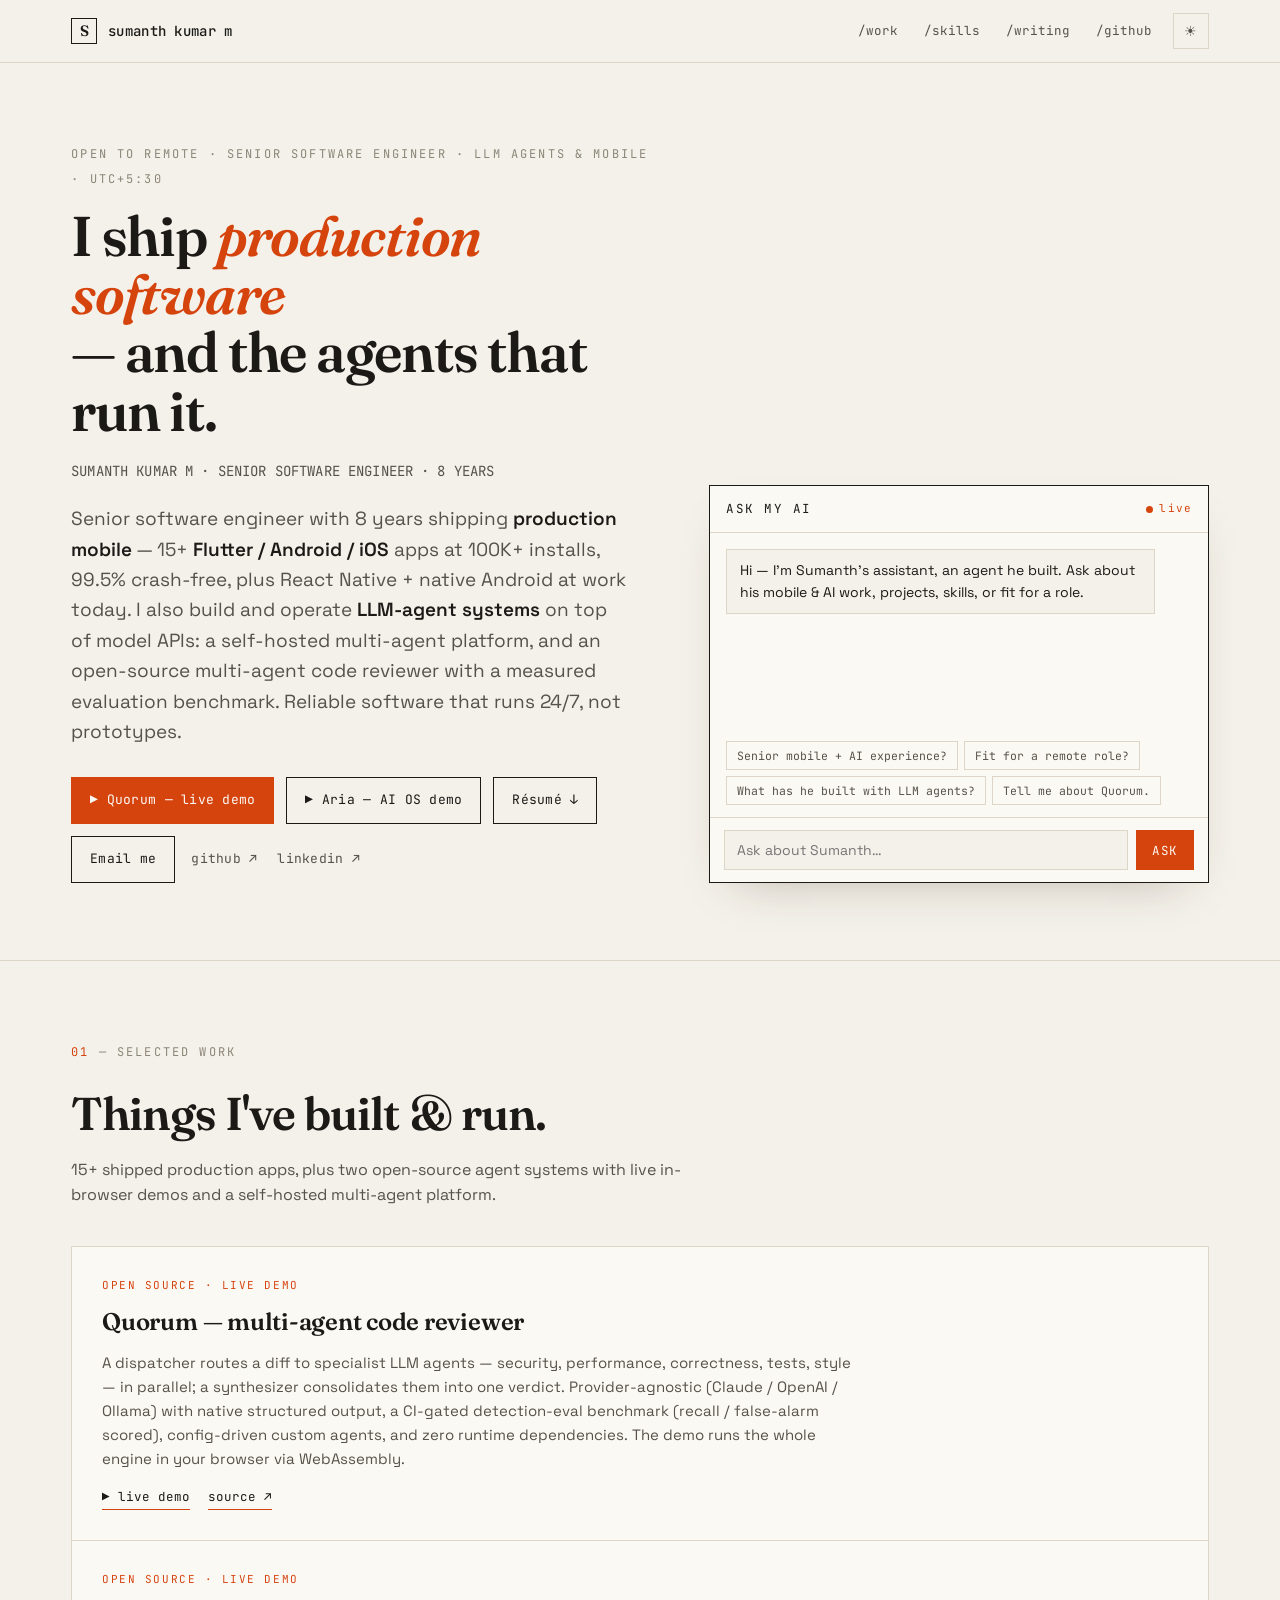
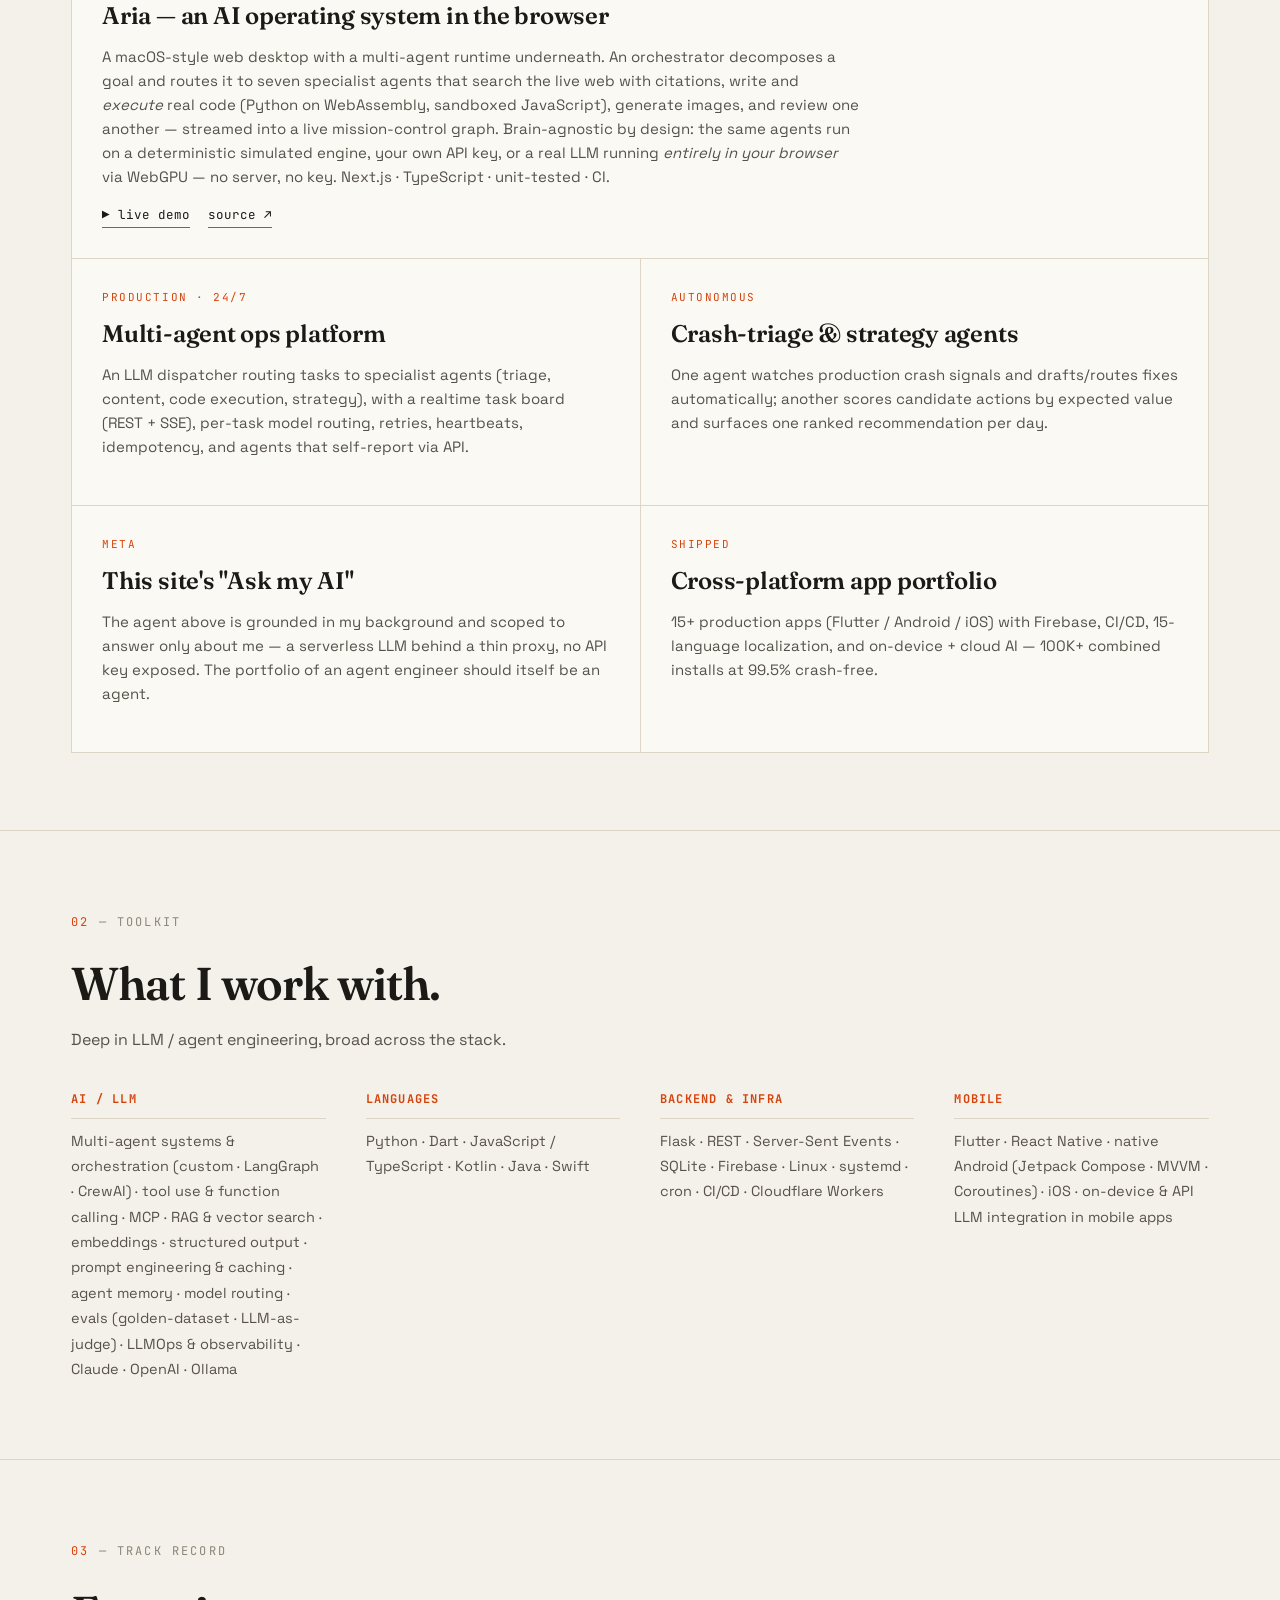
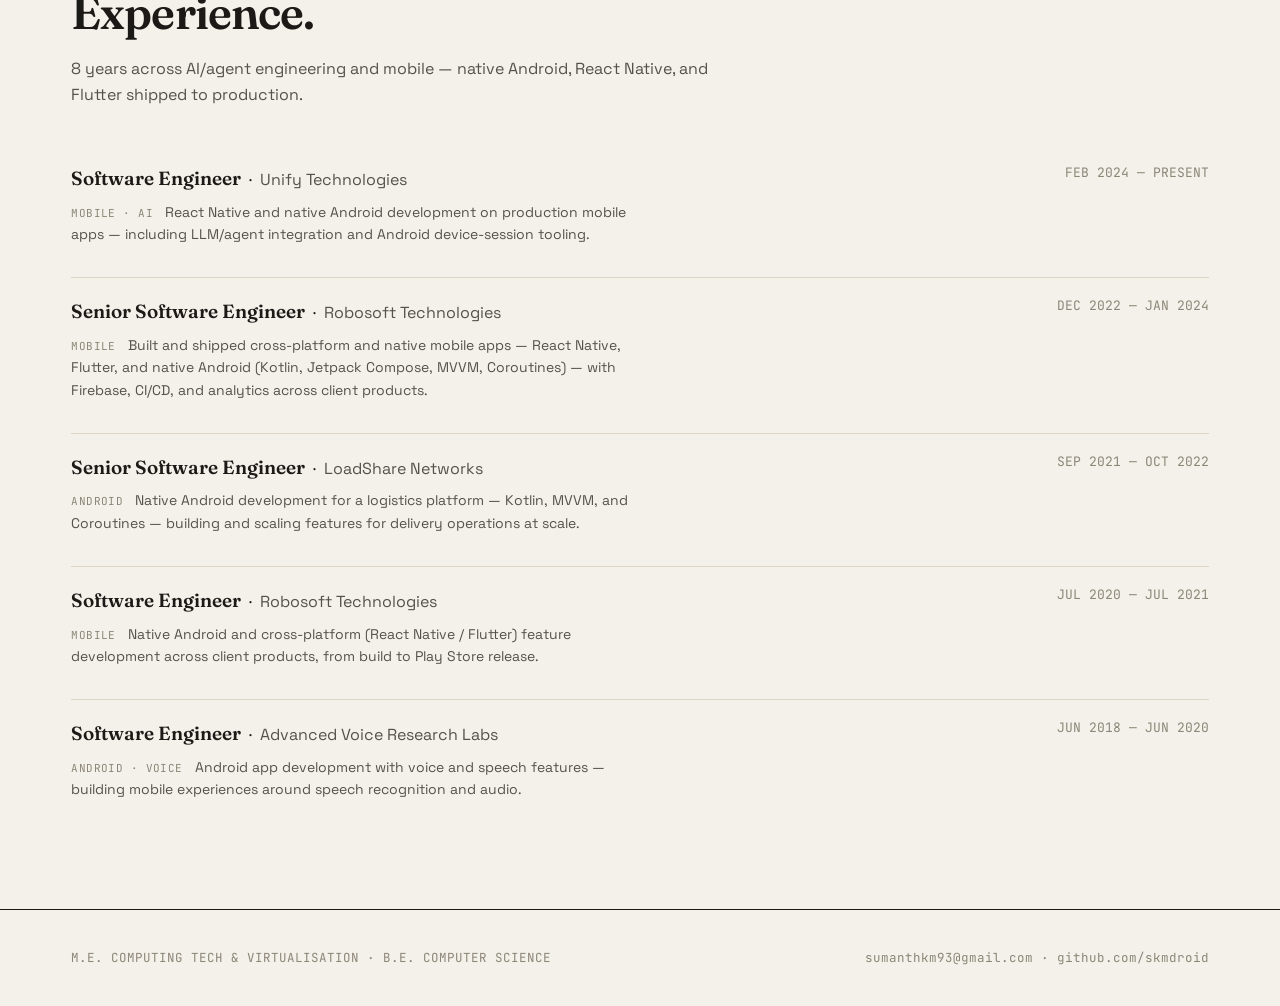
==== commit 52081bcf: "Tone down oversized hero headline (88px cap was dominating desktop) Reduce .hero h1 from clamp(44px," ====
--- a/index.html
+++ b/index.html
@@ -81,8 +81,8 @@
 
   /* hero */
   .hero-grid{ display:grid; grid-template-columns:1.08fr .92fr; gap:clamp(30px,4vw,64px); align-items:end; }
-  .hero h1{ font-family:var(--display); font-weight:600; font-size:clamp(44px,7.2vw,88px); line-height:.98;
-    letter-spacing:-0.025em; margin:18px 0 22px; }
+  .hero h1{ font-family:var(--display); font-weight:600; font-size:clamp(36px,4.4vw,56px); line-height:1.04;
+    letter-spacing:-0.022em; margin:16px 0 20px; }
   .hero h1 em{ font-style:italic; color:var(--accent); }
   .role{ font-family:var(--mono); font-size:14px; color:var(--ink-2); margin:0 0 22px; letter-spacing:.01em; }
   .lede{ font-size:clamp(16px,1.7vw,19px); color:var(--ink-2); max-width:560px; margin:0 0 30px; }
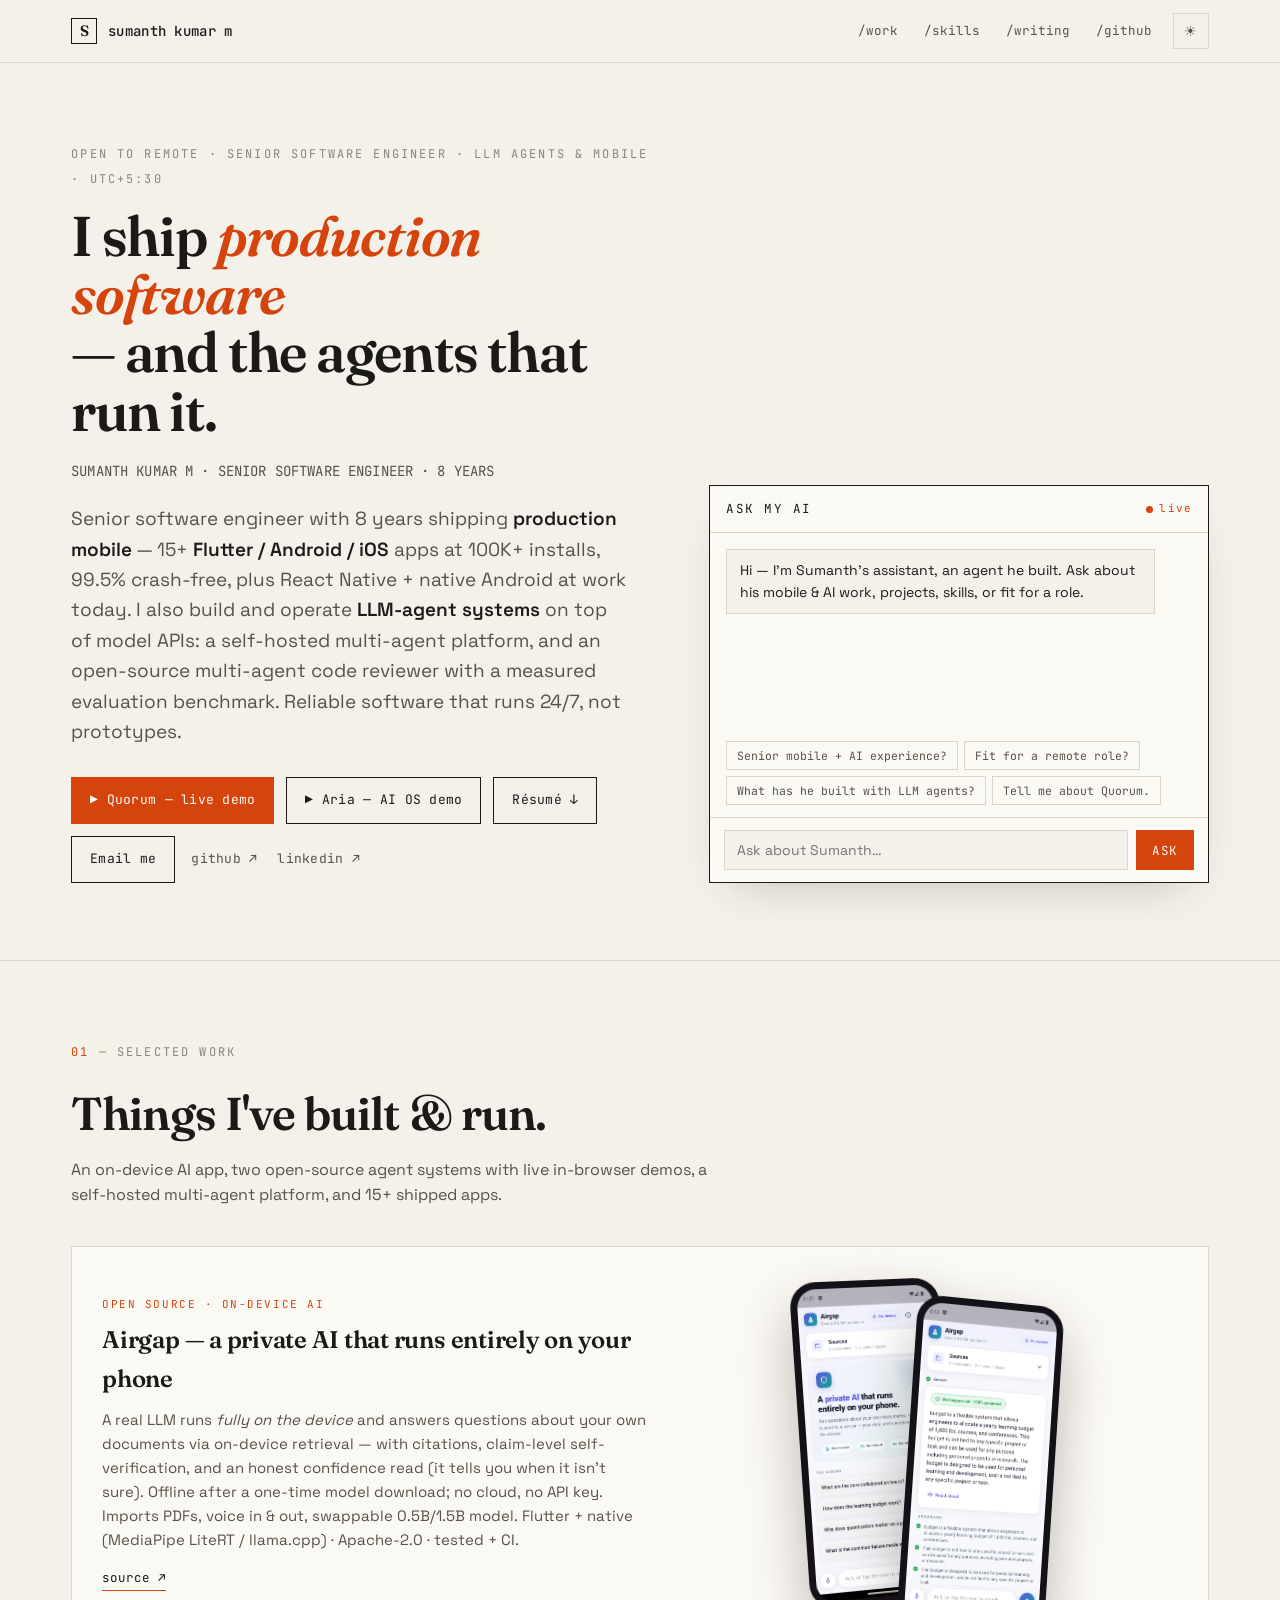
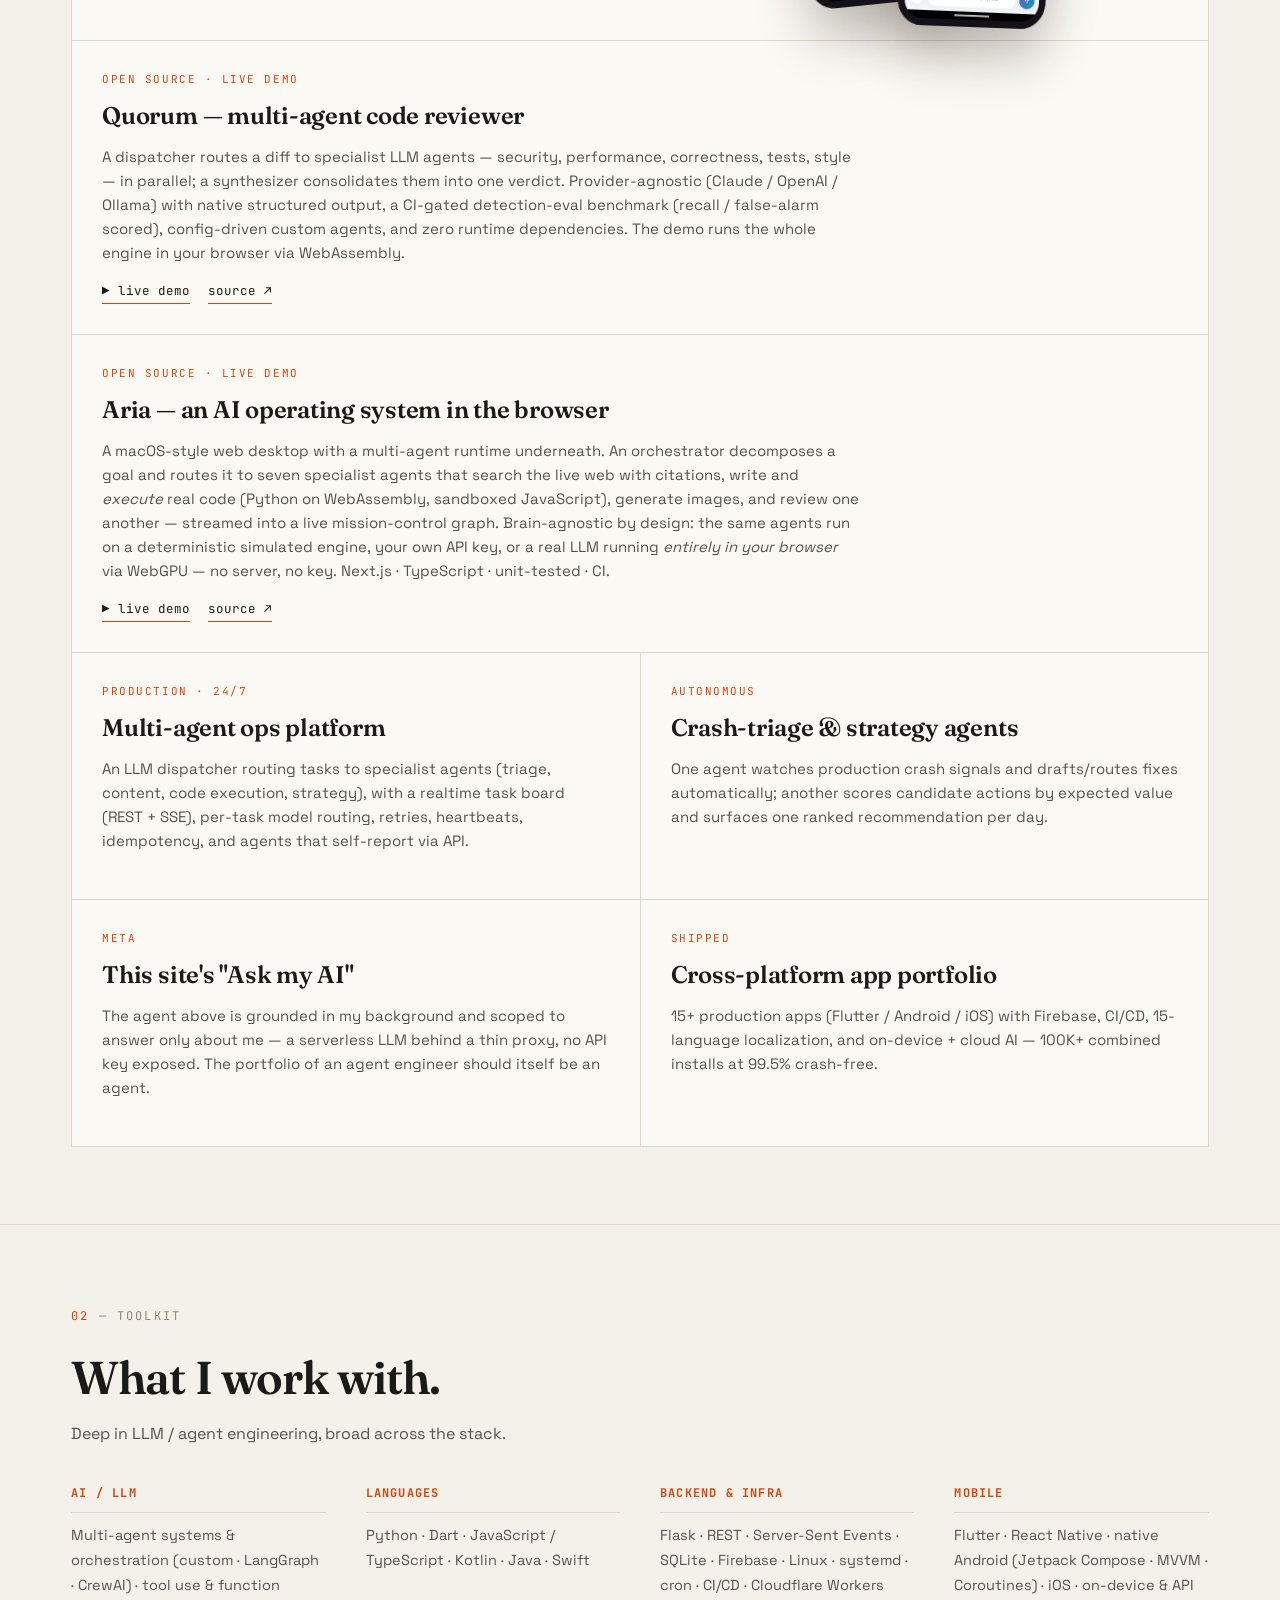
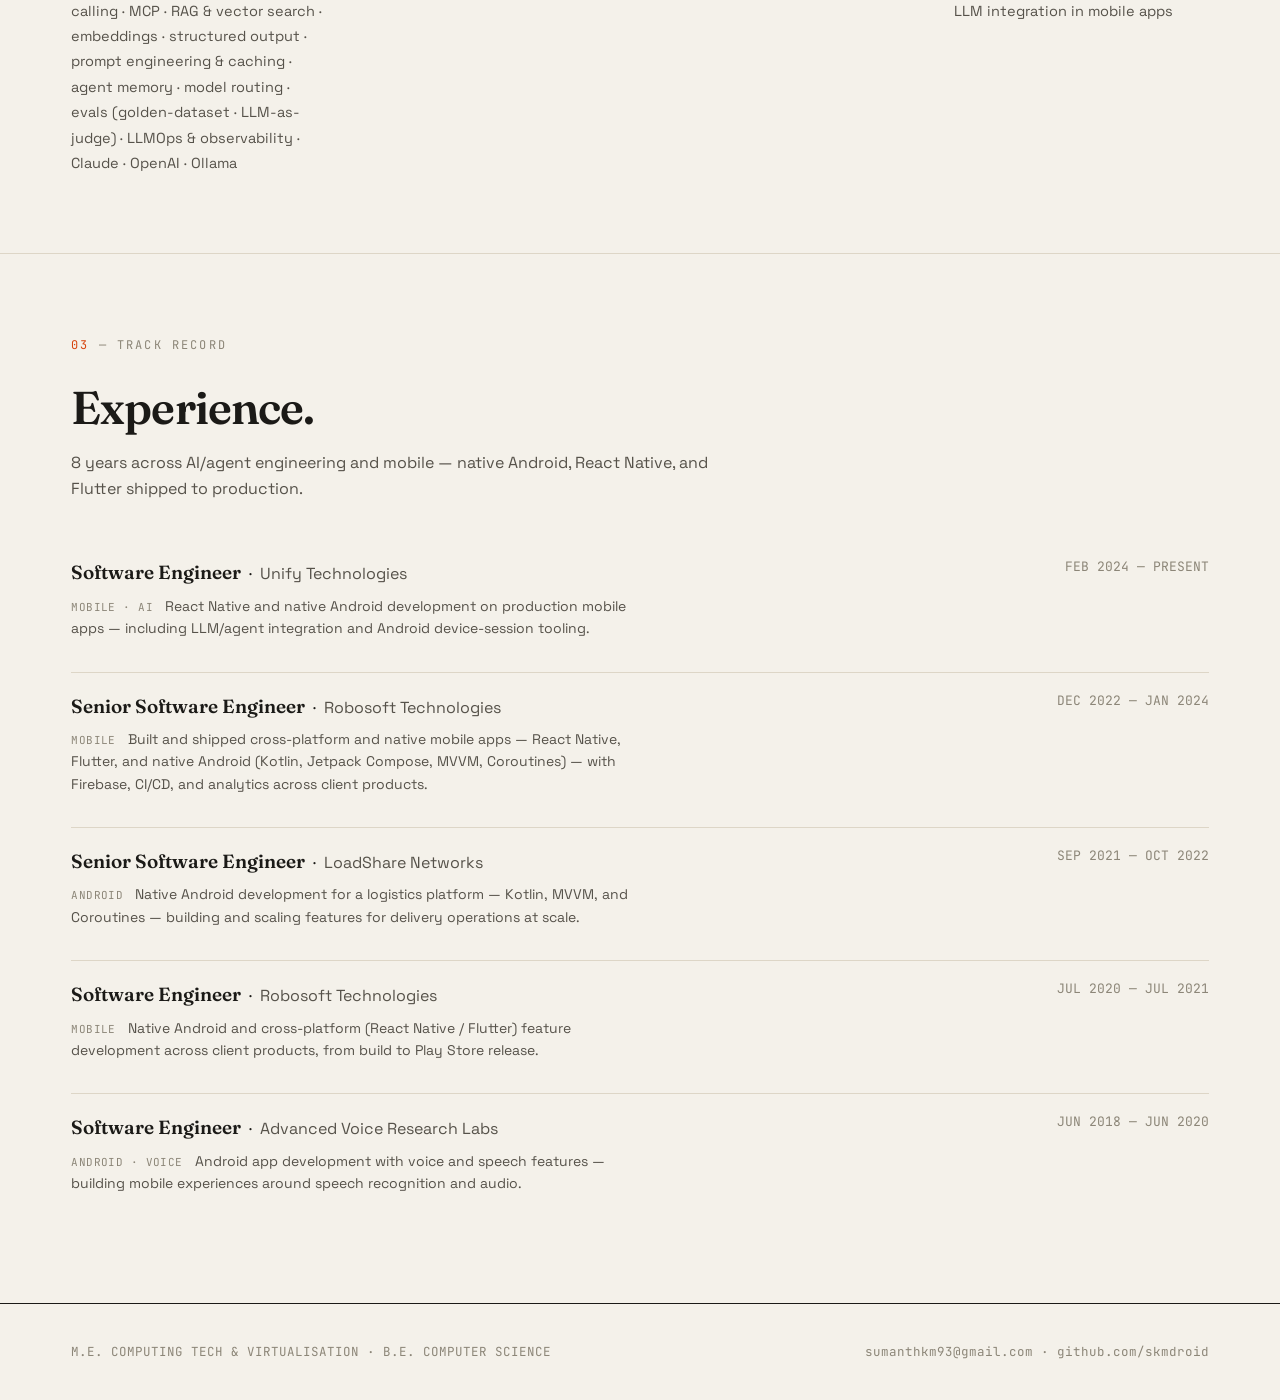
==== commit 224d080a: "Feature Airgap as lead project with slanted phone mockups Add an Airgap feature card at the top of S" ====
--- a/index.html
+++ b/index.html
@@ -126,6 +126,13 @@
   .card{ background:var(--card); padding:30px 30px; transition:.18s; }
   .card:hover{ background:var(--accent-soft); }
   .card.feature{ grid-column:span 2; }
+  .card.airgap{ display:grid; grid-template-columns:1.05fr .95fr; gap:clamp(22px,3vw,46px); align-items:center; }
+  .appshot{ display:flex; justify-content:center; perspective:1500px; padding:4px 0; }
+  .appshot .ph{ width:154px; border-radius:26px; border:7px solid #141118; background:#141118;
+    overflow:hidden; box-shadow:0 26px 54px rgba(40,28,16,.30); }
+  .appshot .ph img{ width:100%; display:block; }
+  .appshot .ph.a{ transform:rotateY(16deg) rotateZ(-4deg) translateX(22px); z-index:1; }
+  .appshot .ph.b{ transform:rotateY(16deg) rotateZ(4deg) translateX(-26px) translateY(22px); z-index:2; }
   .card .k{ font-family:var(--mono); font-size:11px; letter-spacing:.14em; text-transform:uppercase; color:var(--accent); }
   .card h3{ font-family:var(--display); font-weight:600; font-size:24px; letter-spacing:-0.01em; margin:8px 0 10px; }
   .card p{ margin:0 0 16px; color:var(--ink-2); font-size:15px; max-width:760px; }
@@ -155,6 +162,7 @@
   @media (max-width:900px){
     .hero-grid{ grid-template-columns:1fr; gap:38px; align-items:start; }
     .work{ grid-template-columns:1fr; } .card.feature{ grid-column:auto; }
+    .card.airgap{ grid-template-columns:1fr; } .card.airgap .appshot{ order:-1; } .appshot .ph{ width:140px; }
   }
   @media (max-width:560px){ .navlink{ display:none; } .btn{ flex:1 1 auto; text-align:center; } }
 </style>
@@ -212,8 +220,26 @@
 <section class="band" id="work"><div class="container">
   <span class="eyebrow"><span class="n">01</span> — Selected work</span>
   <h2 class="shead">Things I've built &amp; run.</h2>
-  <p class="ssub">15+ shipped production apps, plus two open-source agent systems with live in-browser demos and a self-hosted multi-agent platform.</p>
+  <p class="ssub">An on-device AI app, two open-source agent systems with live in-browser demos, a self-hosted multi-agent platform, and 15+ shipped apps.</p>
   <div class="work">
+    <div class="card feature airgap">
+      <div>
+        <div class="k">Open source · on-device AI</div>
+        <h3>Airgap — a private AI that runs entirely on your phone</h3>
+        <p>A real LLM runs <em>fully on the device</em> and answers questions about your own
+        documents via on-device retrieval — with citations, claim-level self-verification, and an
+        honest confidence read (it tells you when it isn't sure). Offline after a one-time model
+        download; no cloud, no API key. Imports PDFs, voice in &amp; out, swappable 0.5B/1.5B model.
+        Flutter + native (MediaPipe LiteRT / llama.cpp) · Apache-2.0 · tested + CI.</p>
+        <div class="links">
+          <a class="lk" href="https://github.com/skmdroid/airgap" target="_blank" rel="noopener">source ↗</a>
+        </div>
+      </div>
+      <div class="appshot">
+        <div class="ph a"><img src="/assets/airgap-home.png" alt="Airgap — private, on-device" loading="lazy"></div>
+        <div class="ph b"><img src="/assets/airgap-answer.png" alt="Airgap — a cited, verified answer" loading="lazy"></div>
+      </div>
+    </div>
     <div class="card feature">
       <div class="k">Open source · live demo</div>
       <h3>Quorum — multi-agent code reviewer</h3>
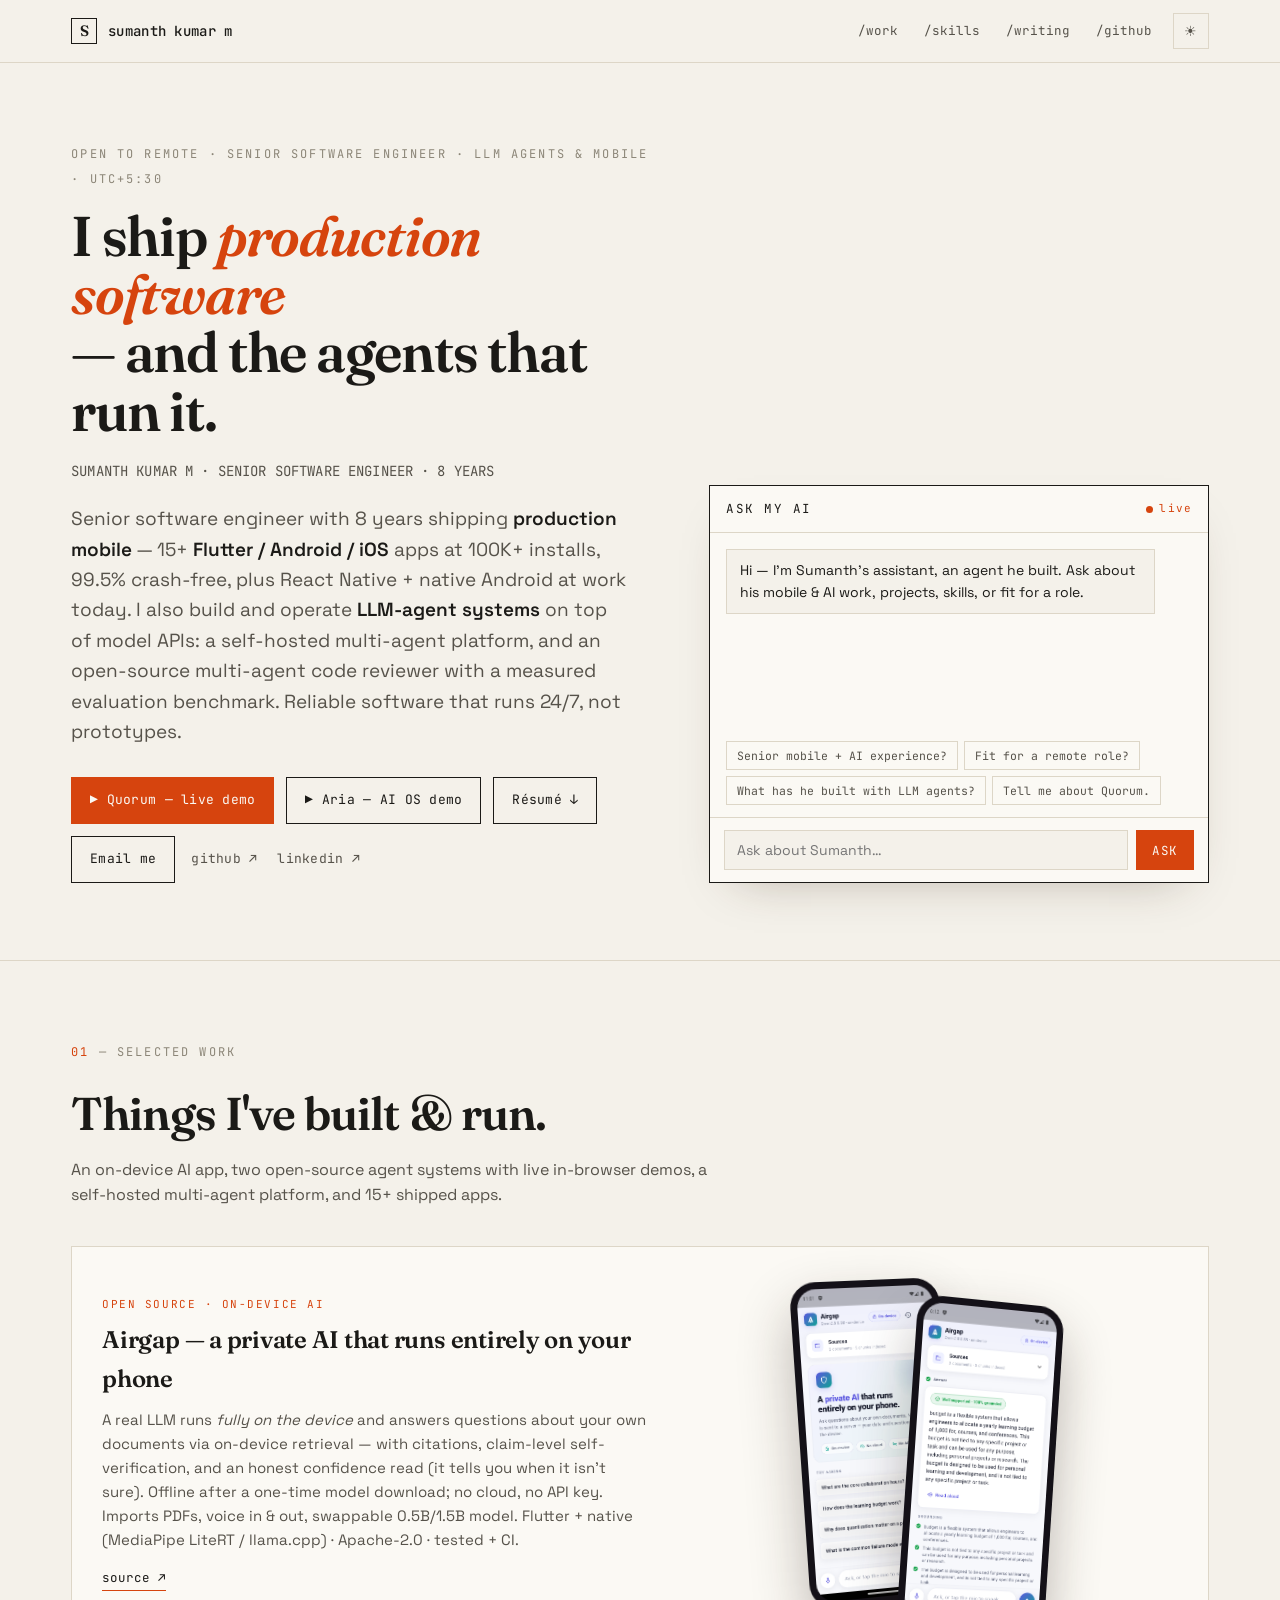
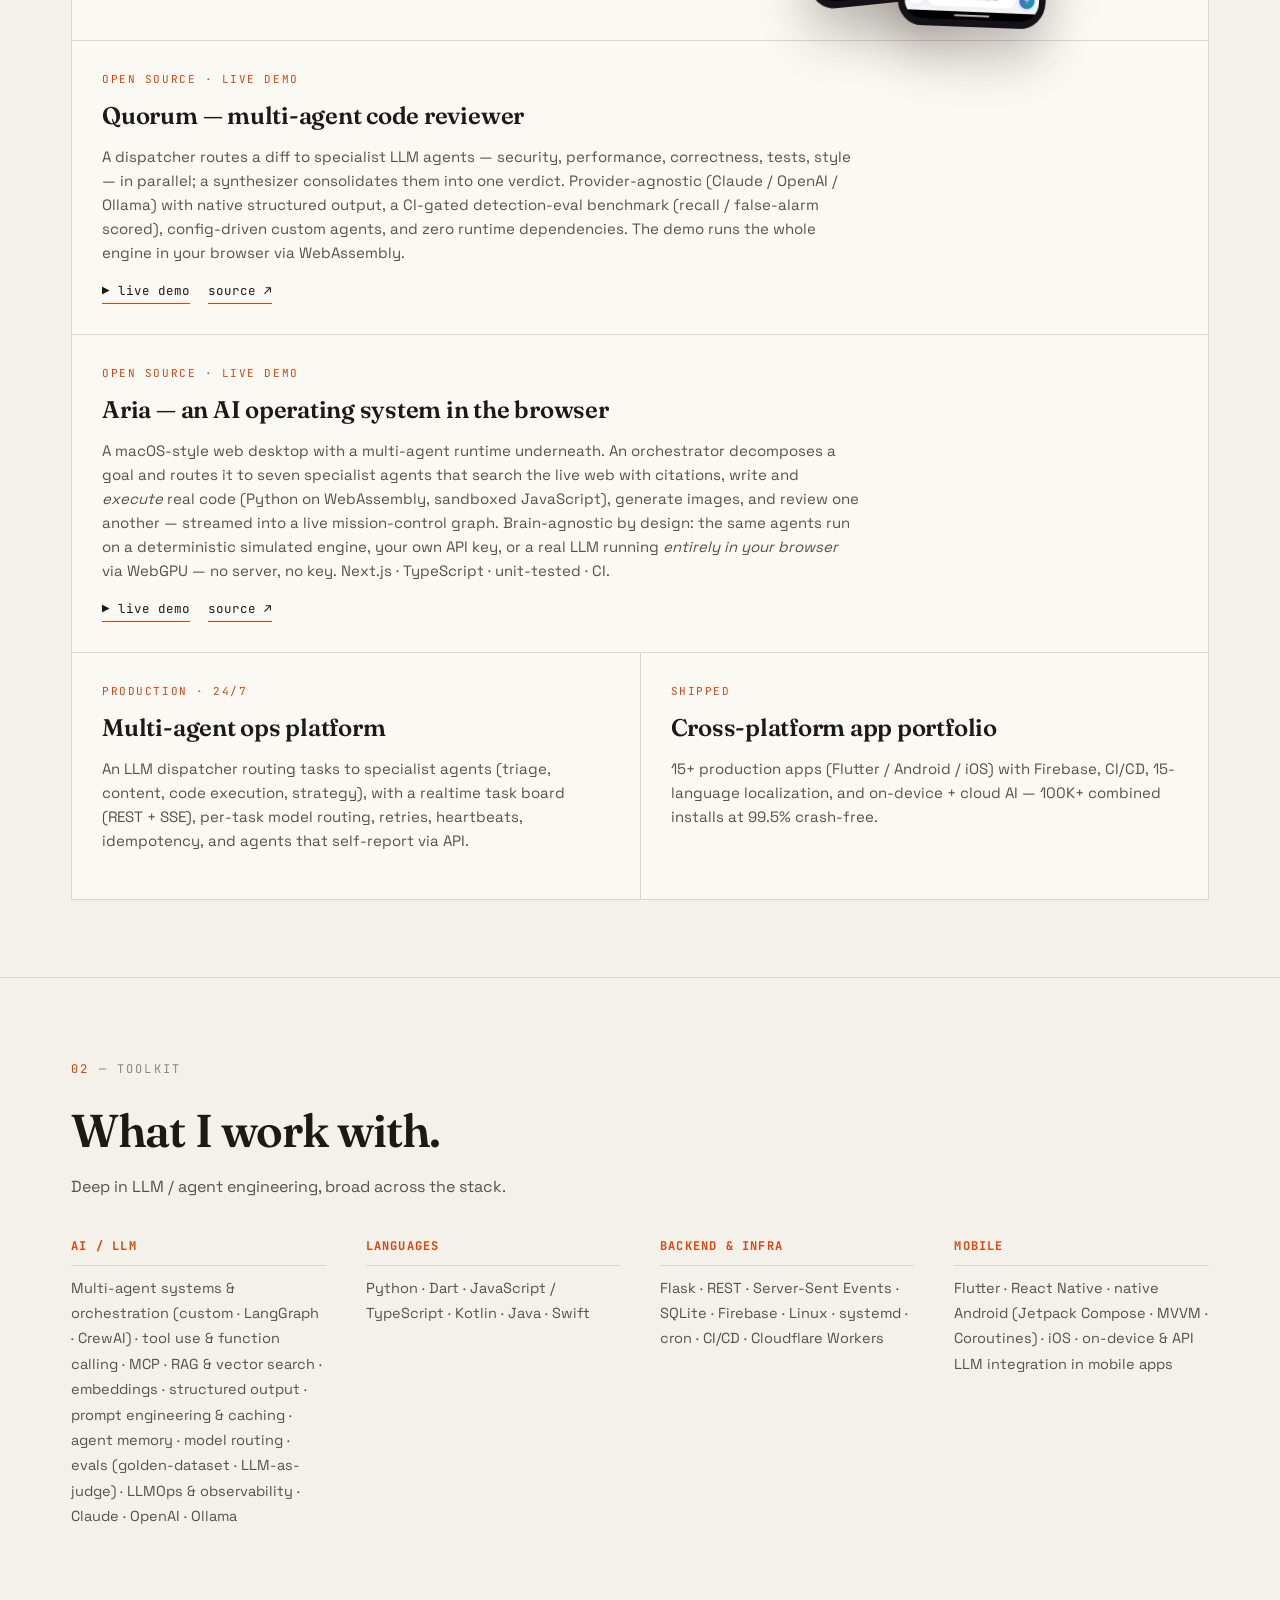
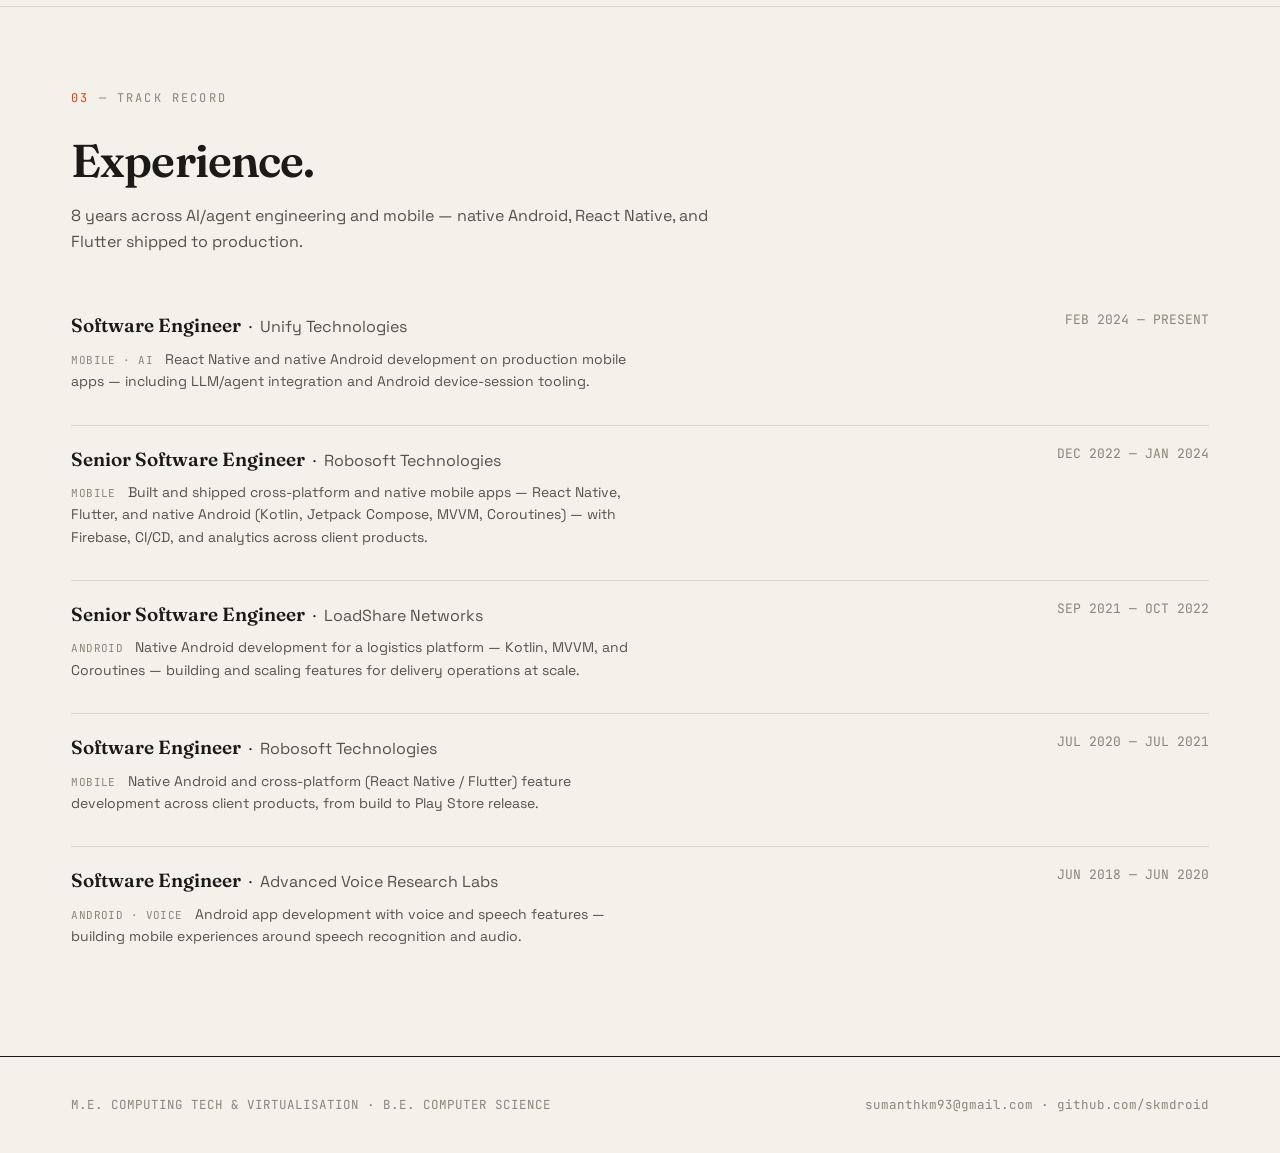
==== commit 5b70b572: "Trim Selected Work: remove 'Ask my AI' + 'Crash-triage & strategy agents' cards" ====
--- a/index.html
+++ b/index.html
@@ -264,16 +264,6 @@
       <p>An LLM dispatcher routing tasks to specialist agents (triage, content, code execution, strategy), with a realtime task board (REST + SSE), per-task model routing, retries, heartbeats, idempotency, and agents that self-report via API.</p>
     </div>
     <div class="card">
-      <div class="k">Autonomous</div>
-      <h3>Crash-triage &amp; strategy agents</h3>
-      <p>One agent watches production crash signals and drafts/routes fixes automatically; another scores candidate actions by expected value and surfaces one ranked recommendation per day.</p>
-    </div>
-    <div class="card">
-      <div class="k">Meta</div>
-      <h3>This site's "Ask my AI"</h3>
-      <p>The agent above is grounded in my background and scoped to answer only about me — a serverless LLM behind a thin proxy, no API key exposed. The portfolio of an agent engineer should itself be an agent.</p>
-    </div>
-    <div class="card">
       <div class="k">Shipped</div>
       <h3>Cross-platform app portfolio</h3>
       <p>15+ production apps (Flutter / Android / iOS) with Firebase, CI/CD, 15-language localization, and on-device + cloud AI — 100K+ combined installs at 99.5% crash-free.</p>
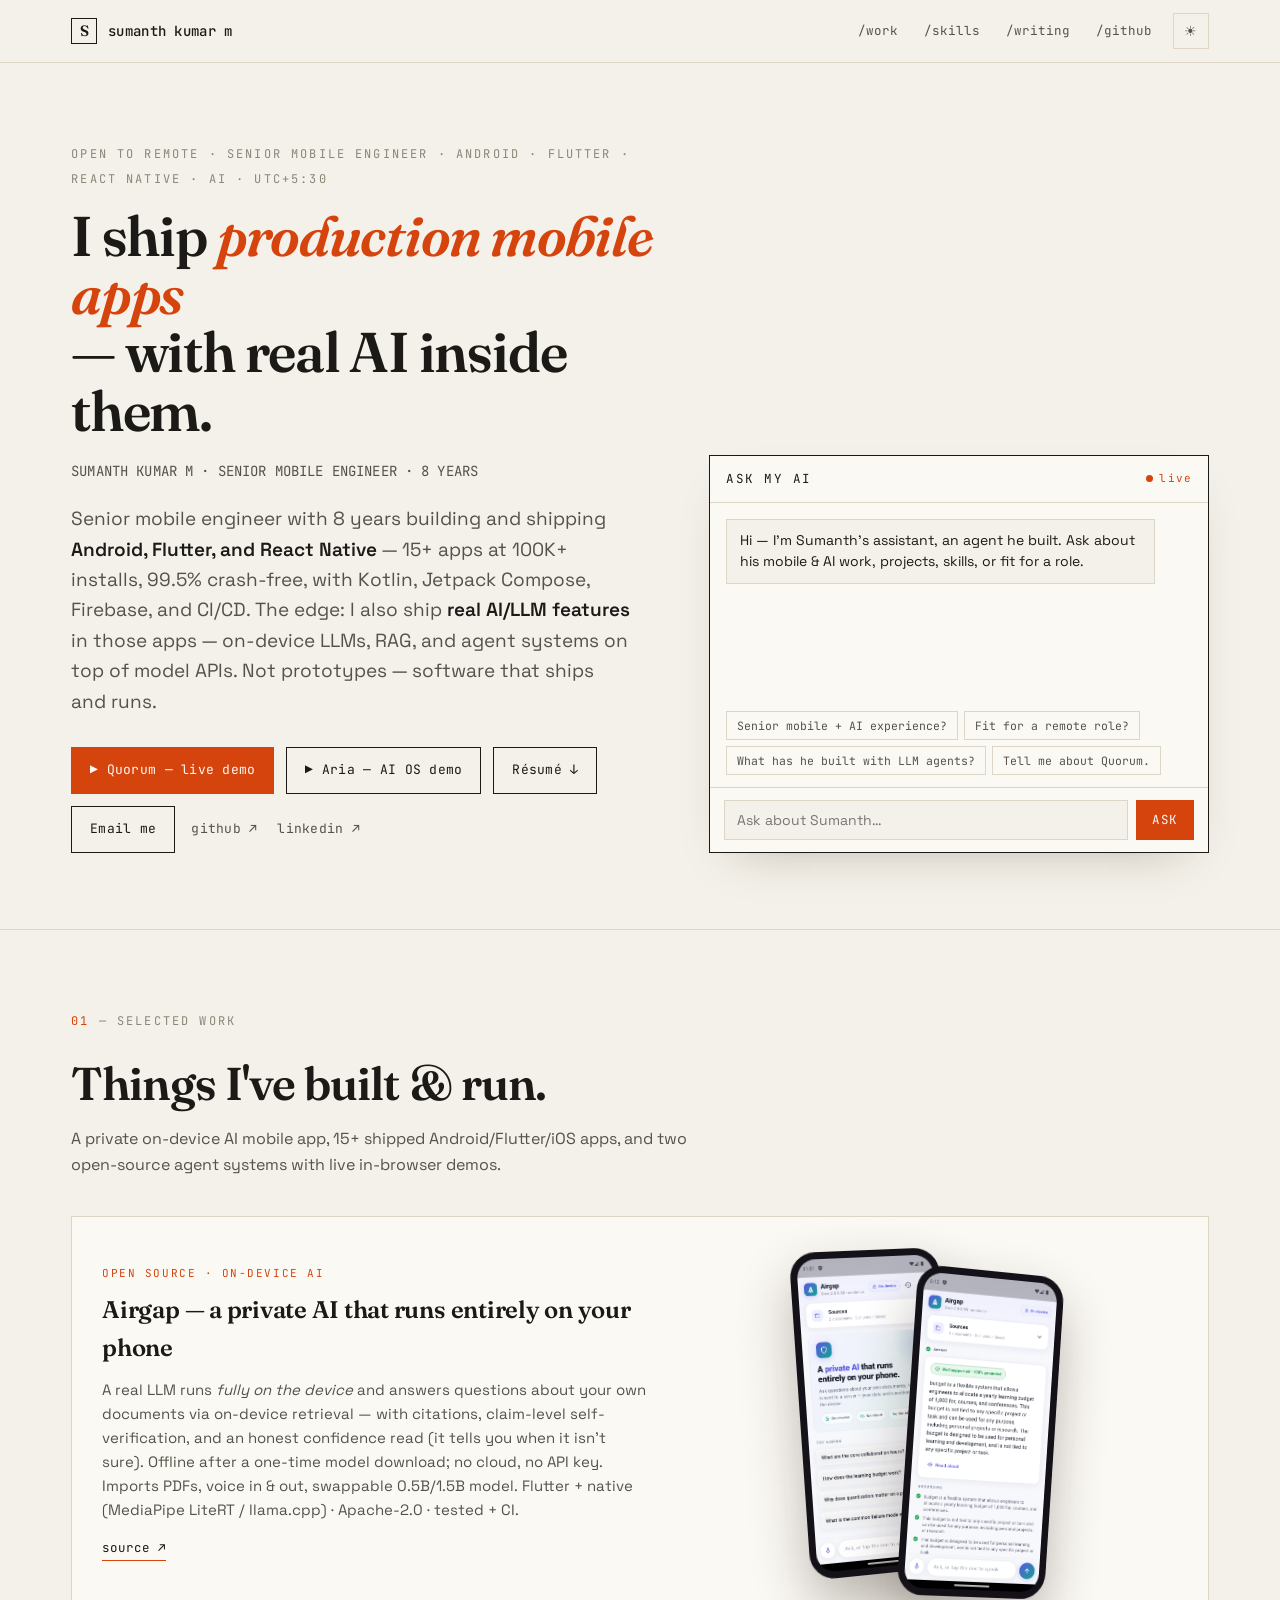
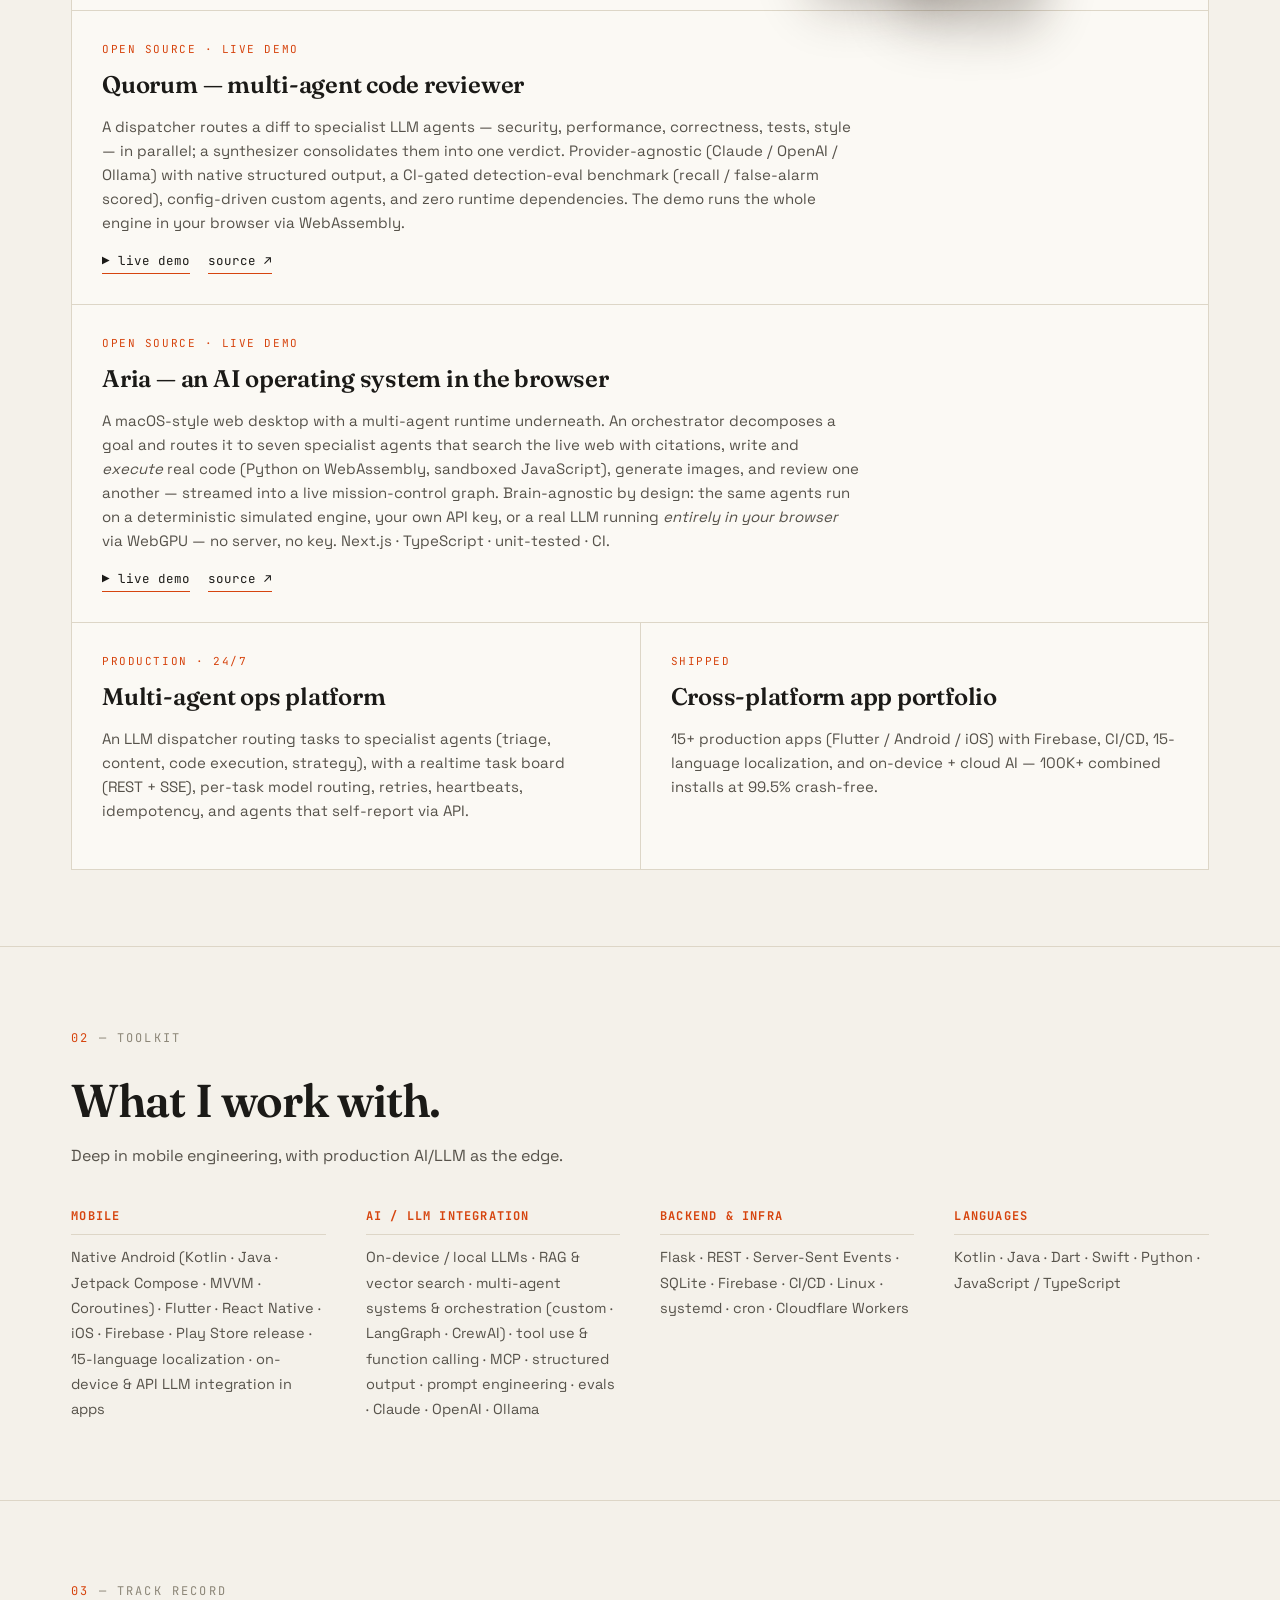
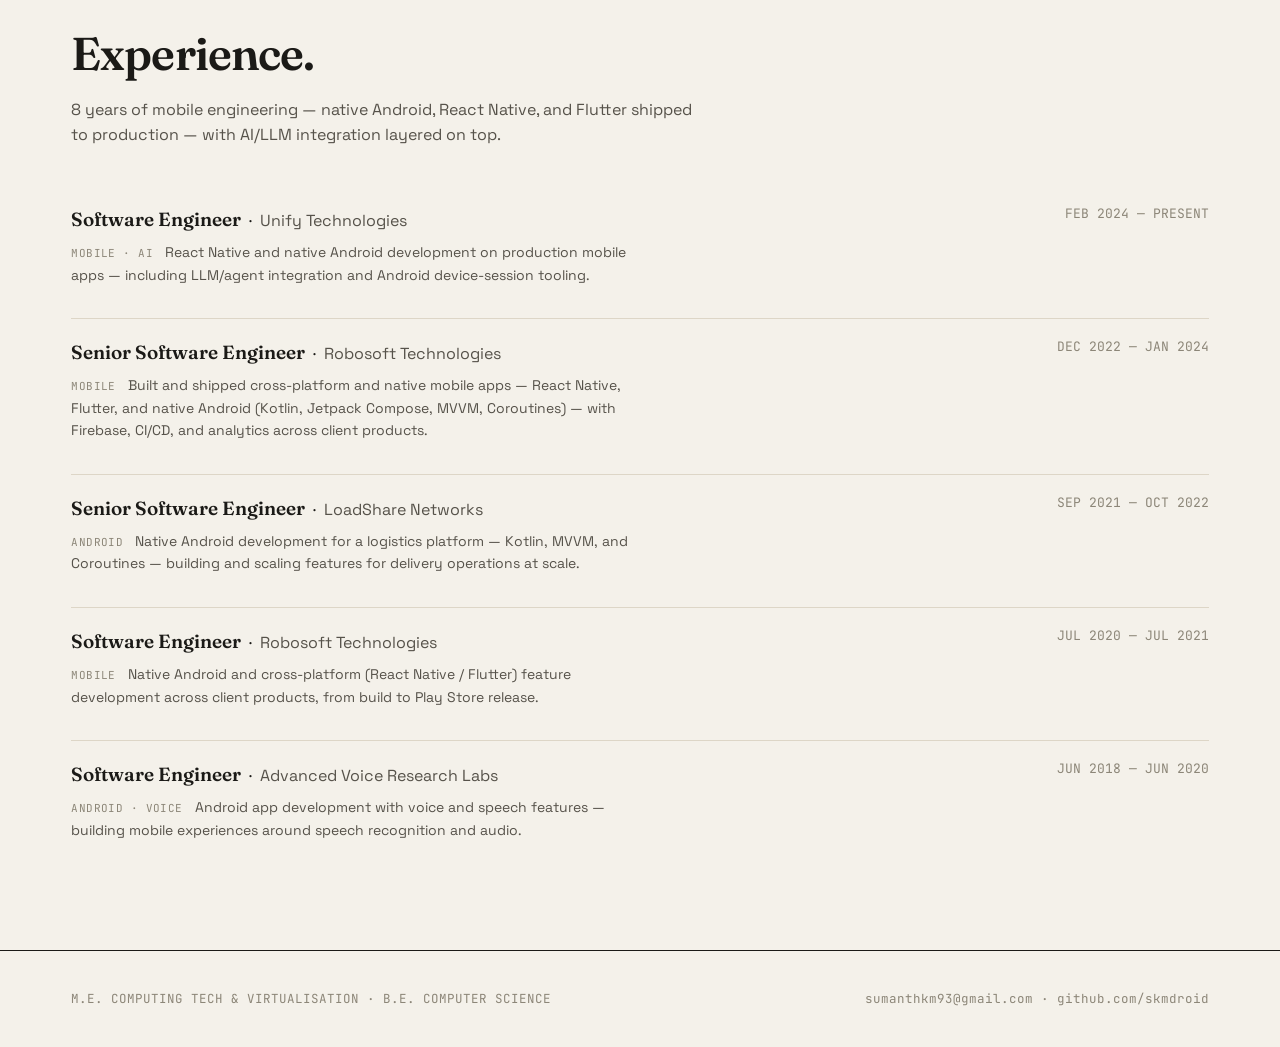
==== commit e17fa2fe: "reframe positioning: senior mobile engineer who ships AI (mobile leads, LLM is the edge) — site + re" ====
--- a/index.html
+++ b/index.html
@@ -3,10 +3,10 @@
 <head>
 <meta charset="utf-8" />
 <meta name="viewport" content="width=device-width, initial-scale=1" />
-<title>Sumanth Kumar M — Senior Software Engineer · LLM Agents &amp; Mobile</title>
-<meta name="description" content="Sumanth Kumar M — Senior Software Engineer, 8 years. I design, ship, and operate production LLM-agent systems and cross-platform mobile apps (Flutter / Android / iOS). Open to remote." />
-<meta property="og:title" content="Sumanth Kumar M — Senior Software Engineer · LLM Agents &amp; Mobile" />
-<meta property="og:description" content="Senior Software Engineer, 8 years. I design, ship, and operate production LLM-agent systems and cross-platform mobile apps — software that runs 24/7, not prototypes." />
+<title>Sumanth Kumar M — Senior Mobile Engineer · Android, Flutter, React Native &amp; AI</title>
+<meta name="description" content="Sumanth Kumar M — Senior Mobile Engineer, 8 years. I ship production Android, Flutter, and React Native apps — and the AI/LLM features inside them. 15+ apps, 100K+ installs, 99.5% crash-free. Open to remote." />
+<meta property="og:title" content="Sumanth Kumar M — Senior Mobile Engineer · Android, Flutter, React Native &amp; AI" />
+<meta property="og:description" content="Senior Mobile Engineer, 8 years. I ship production Android / Flutter / React Native apps — and real AI/LLM features inside them. 15+ apps at 100K+ installs, 99.5% crash-free." />
 <meta property="og:type" content="website" />
 <meta property="og:url" content="https://sumanthkm.com/" />
 <meta property="og:image" content="https://sumanthkm.com/og.png" />
@@ -14,22 +14,22 @@
 <meta property="og:image:height" content="630" />
 <link rel="canonical" href="https://sumanthkm.com/" />
 <meta name="author" content="Sumanth Kumar M" />
-<meta name="keywords" content="Senior Software Engineer, Flutter developer, mobile engineer, Android, React Native, LLM agent engineer, multi-agent systems, RAG, MCP, evals, LLMOps, Python, remote, Sumanth Kumar" />
+<meta name="keywords" content="Senior Mobile Engineer, Android developer, Flutter developer, React Native developer, Kotlin, Jetpack Compose, iOS, mobile AI, on-device LLM, RAG, LLM integration, multi-agent systems, remote, Sumanth Kumar" />
 <meta name="twitter:card" content="summary_large_image" />
 <meta name="twitter:image" content="https://sumanthkm.com/og.png" />
-<meta name="twitter:title" content="Sumanth Kumar M — Senior Software Engineer · LLM Agents &amp; Mobile" />
-<meta name="twitter:description" content="Senior Software Engineer, 8 years. I design, ship, and operate production LLM-agent systems and cross-platform mobile apps — software that runs 24/7, not prototypes." />
+<meta name="twitter:title" content="Sumanth Kumar M — Senior Mobile Engineer · Android, Flutter, React Native &amp; AI" />
+<meta name="twitter:description" content="Senior Mobile Engineer, 8 years. I ship production Android / Flutter / React Native apps — and real AI/LLM features inside them. 15+ apps at 100K+ installs, 99.5% crash-free." />
 <script type="application/ld+json">
 {
   "@context": "https://schema.org",
   "@type": "Person",
   "name": "Sumanth Kumar M",
   "alternateName": "sumanthkm",
-  "jobTitle": "Senior Software Engineer",
+  "jobTitle": "Senior Mobile Engineer",
   "url": "https://sumanthkm.com",
   "email": "mailto:sumanthkm93@gmail.com",
-  "description": "Senior Software Engineer with 8 years of experience. Designs, ships, and operates production LLM-agent systems and cross-platform mobile apps (Flutter / Android / iOS).",
-  "knowsAbout": ["Multi-agent systems", "Agent orchestration", "Large Language Models", "AI agents", "Tool use", "Model Context Protocol", "Retrieval-Augmented Generation", "Vector search", "Prompt engineering", "LLM evaluation", "LLMOps", "Python", "Flutter", "React Native", "Android"],
+  "description": "Senior Mobile Engineer with 8 years of experience shipping production Android, Flutter, and React Native apps — and the AI/LLM features inside them. 15+ apps, 100K+ installs, 99.5% crash-free.",
+  "knowsAbout": ["Android", "Kotlin", "Jetpack Compose", "Flutter", "React Native", "iOS", "Mobile app development", "On-device LLM", "Retrieval-Augmented Generation", "LLM integration", "Multi-agent systems", "Firebase", "CI/CD", "Python"],
   "sameAs": ["https://github.com/skmdroid", "https://linkedin.com/in/sumanthkm"],
   "alumniOf": { "@type": "CollegeOrUniversity", "name": "Manipal School of Information Sciences" }
 }
@@ -182,10 +182,10 @@
 
 <section class="hero band"><div class="container hero-grid">
   <div>
-    <span class="eyebrow">Open to remote · Senior Software Engineer · LLM agents &amp; mobile · UTC+5:30</span>
-    <h1 class="display">I ship <em>production software</em><br>— and the agents that run it.</h1>
-    <p class="role">SUMANTH KUMAR M · SENIOR SOFTWARE ENGINEER · 8 YEARS</p>
-    <p class="lede">Senior software engineer with 8 years shipping <b>production mobile</b> — 15+ <b>Flutter / Android / iOS</b> apps at 100K+ installs, 99.5% crash-free, plus React Native + native Android at work today. I also build and operate <b>LLM-agent systems</b> on top of model APIs: a self-hosted multi-agent platform, and an open-source multi-agent code reviewer with a measured evaluation benchmark. Reliable software that runs 24/7, not prototypes.</p>
+    <span class="eyebrow">Open to remote · Senior Mobile Engineer · Android · Flutter · React Native · AI · UTC+5:30</span>
+    <h1 class="display">I ship <em>production mobile apps</em><br>— with real AI inside them.</h1>
+    <p class="role">SUMANTH KUMAR M · SENIOR MOBILE ENGINEER · 8 YEARS</p>
+    <p class="lede">Senior mobile engineer with 8 years building and shipping <b>Android, Flutter, and React Native</b> — 15+ apps at 100K+ installs, 99.5% crash-free, with Kotlin, Jetpack Compose, Firebase, and CI/CD. The edge: I also ship <b>real AI/LLM features</b> in those apps — on-device LLMs, RAG, and agent systems on top of model APIs. Not prototypes — software that ships and runs.</p>
     <div class="cta">
       <a class="btn primary" href="https://skmdroid.github.io/quorum" target="_blank" rel="noopener">▶ Quorum — live demo</a>
       <a class="btn" href="https://sumanthkm.com/aria/" target="_blank" rel="noopener">▶ Aria — AI OS demo</a>
@@ -220,7 +220,7 @@
 <section class="band" id="work"><div class="container">
   <span class="eyebrow"><span class="n">01</span> — Selected work</span>
   <h2 class="shead">Things I've built &amp; run.</h2>
-  <p class="ssub">An on-device AI app, two open-source agent systems with live in-browser demos, a self-hosted multi-agent platform, and 15+ shipped apps.</p>
+  <p class="ssub">A private on-device AI mobile app, 15+ shipped Android/Flutter/iOS apps, and two open-source agent systems with live in-browser demos.</p>
   <div class="work">
     <div class="card feature airgap">
       <div>
@@ -274,19 +274,19 @@
 <section class="band" id="skills"><div class="container">
   <span class="eyebrow"><span class="n">02</span> — Toolkit</span>
   <h2 class="shead">What I work with.</h2>
-  <p class="ssub">Deep in LLM / agent engineering, broad across the stack.</p>
+  <p class="ssub">Deep in mobile engineering, with production AI/LLM as the edge.</p>
   <div class="skills">
-    <div class="skill"><h4>AI / LLM</h4><p>Multi-agent systems &amp; orchestration (custom · LangGraph · CrewAI) · tool use &amp; function calling · MCP · RAG &amp; vector search · embeddings · structured output · prompt engineering &amp; caching · agent memory · model routing · evals (golden-dataset · LLM-as-judge) · LLMOps &amp; observability · Claude · OpenAI · Ollama</p></div>
-    <div class="skill"><h4>Languages</h4><p>Python · Dart · JavaScript / TypeScript · Kotlin · Java · Swift</p></div>
-    <div class="skill"><h4>Backend &amp; infra</h4><p>Flask · REST · Server-Sent Events · SQLite · Firebase · Linux · systemd · cron · CI/CD · Cloudflare Workers</p></div>
-    <div class="skill"><h4>Mobile</h4><p>Flutter · React Native · native Android (Jetpack Compose · MVVM · Coroutines) · iOS · on-device &amp; API LLM integration in mobile apps</p></div>
+    <div class="skill"><h4>Mobile</h4><p>Native Android (Kotlin · Java · Jetpack Compose · MVVM · Coroutines) · Flutter · React Native · iOS · Firebase · Play Store release · 15-language localization · on-device &amp; API LLM integration in apps</p></div>
+    <div class="skill"><h4>AI / LLM integration</h4><p>On-device / local LLMs · RAG &amp; vector search · multi-agent systems &amp; orchestration (custom · LangGraph · CrewAI) · tool use &amp; function calling · MCP · structured output · prompt engineering · evals · Claude · OpenAI · Ollama</p></div>
+    <div class="skill"><h4>Backend &amp; infra</h4><p>Flask · REST · Server-Sent Events · SQLite · Firebase · CI/CD · Linux · systemd · cron · Cloudflare Workers</p></div>
+    <div class="skill"><h4>Languages</h4><p>Kotlin · Java · Dart · Swift · Python · JavaScript / TypeScript</p></div>
   </div>
 </div></section>
 
 <section class="band"><div class="container">
   <span class="eyebrow"><span class="n">03</span> — Track record</span>
   <h2 class="shead">Experience.</h2>
-  <p class="ssub" style="margin-top:6px">8 years across AI/agent engineering and mobile — native Android, React Native, and Flutter shipped to production.</p>
+  <p class="ssub" style="margin-top:6px">8 years of mobile engineering — native Android, React Native, and Flutter shipped to production — with AI/LLM integration layered on top.</p>
   <div style="margin-top:24px">
     <div class="xprow">
       <div class="xptop">
